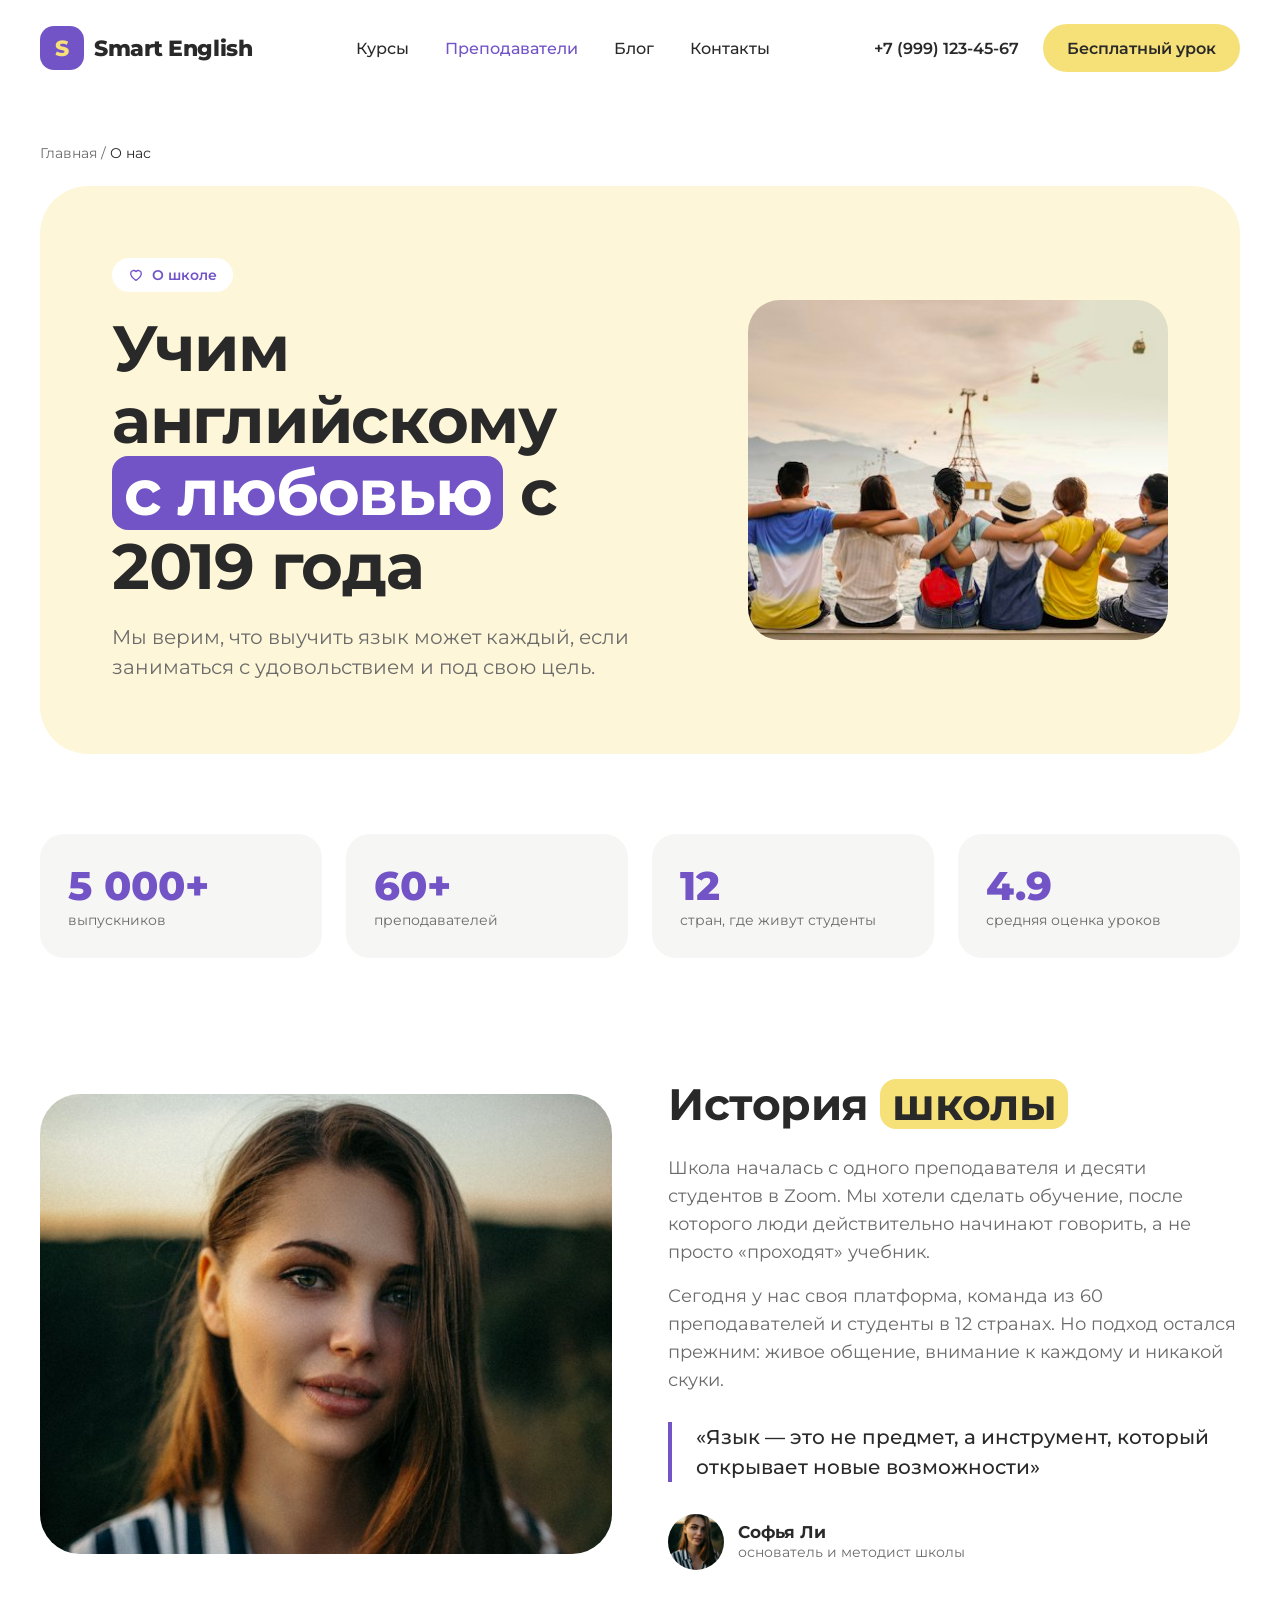
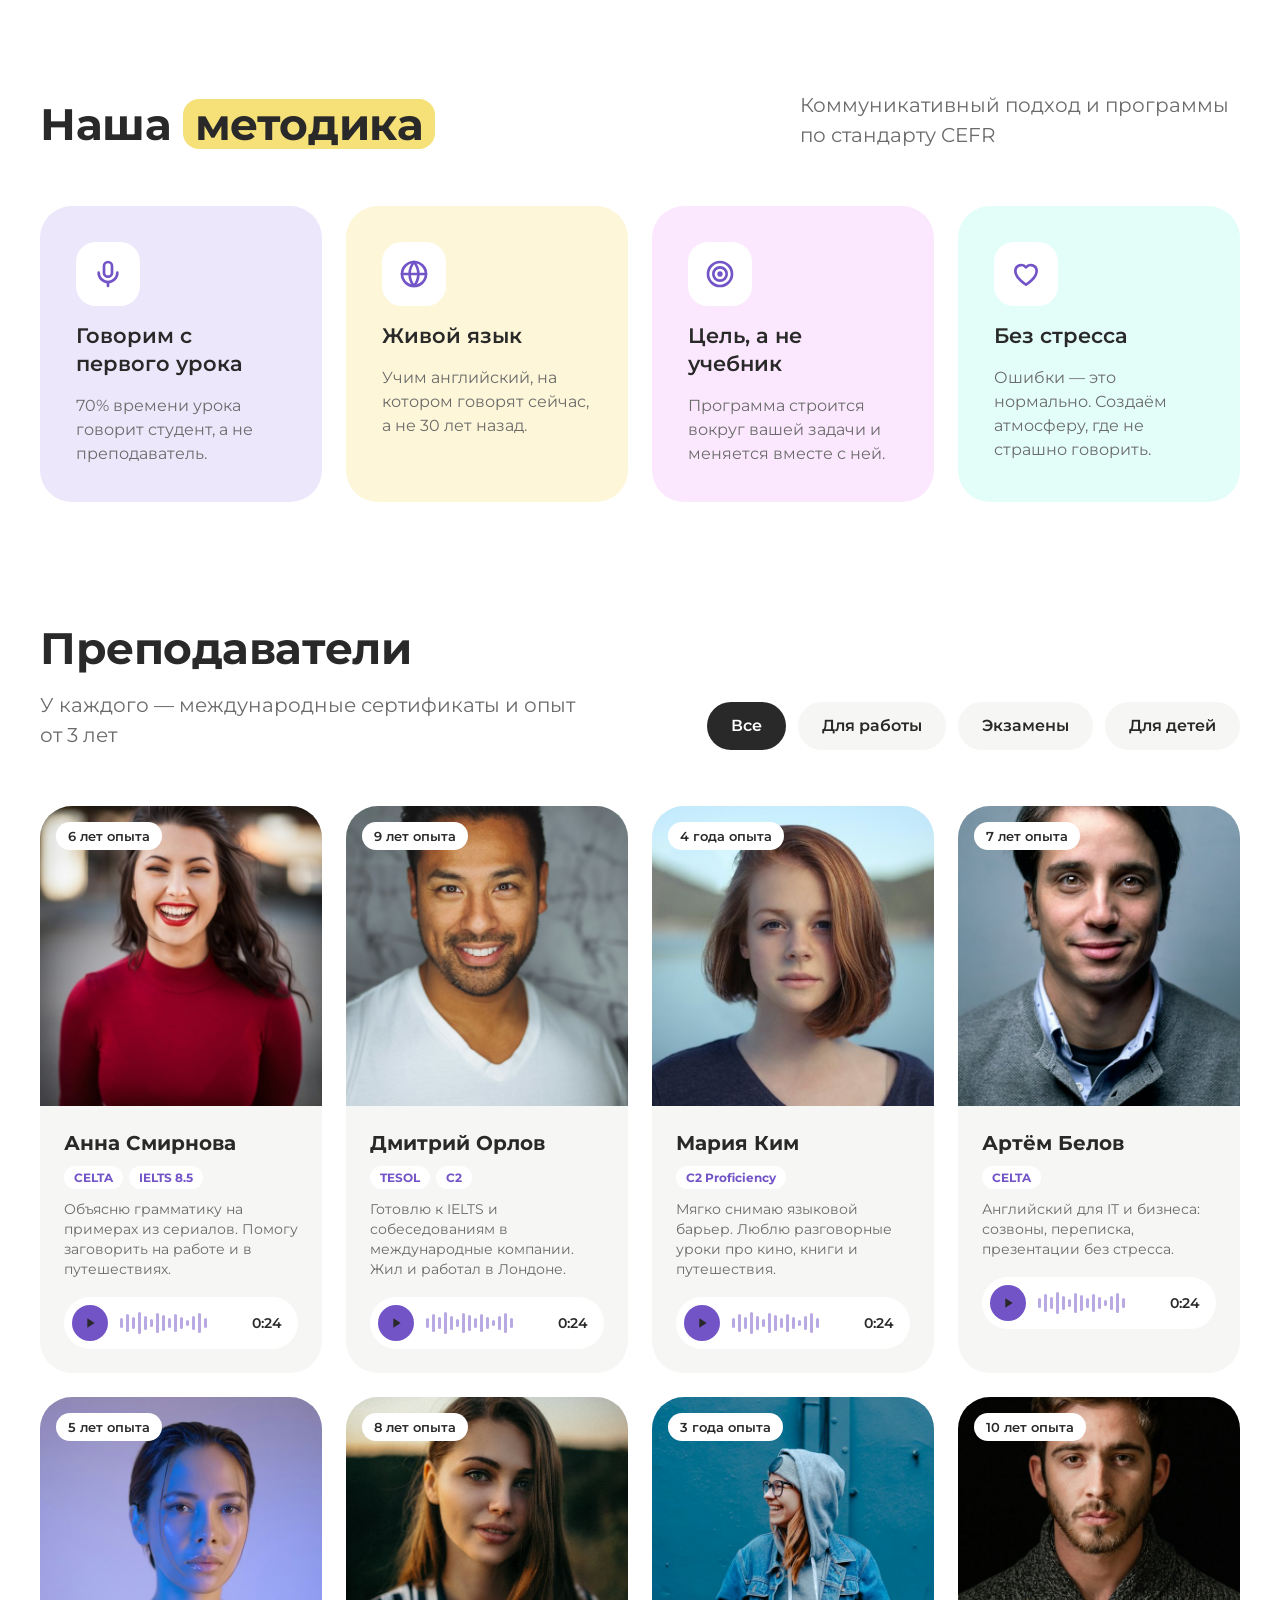
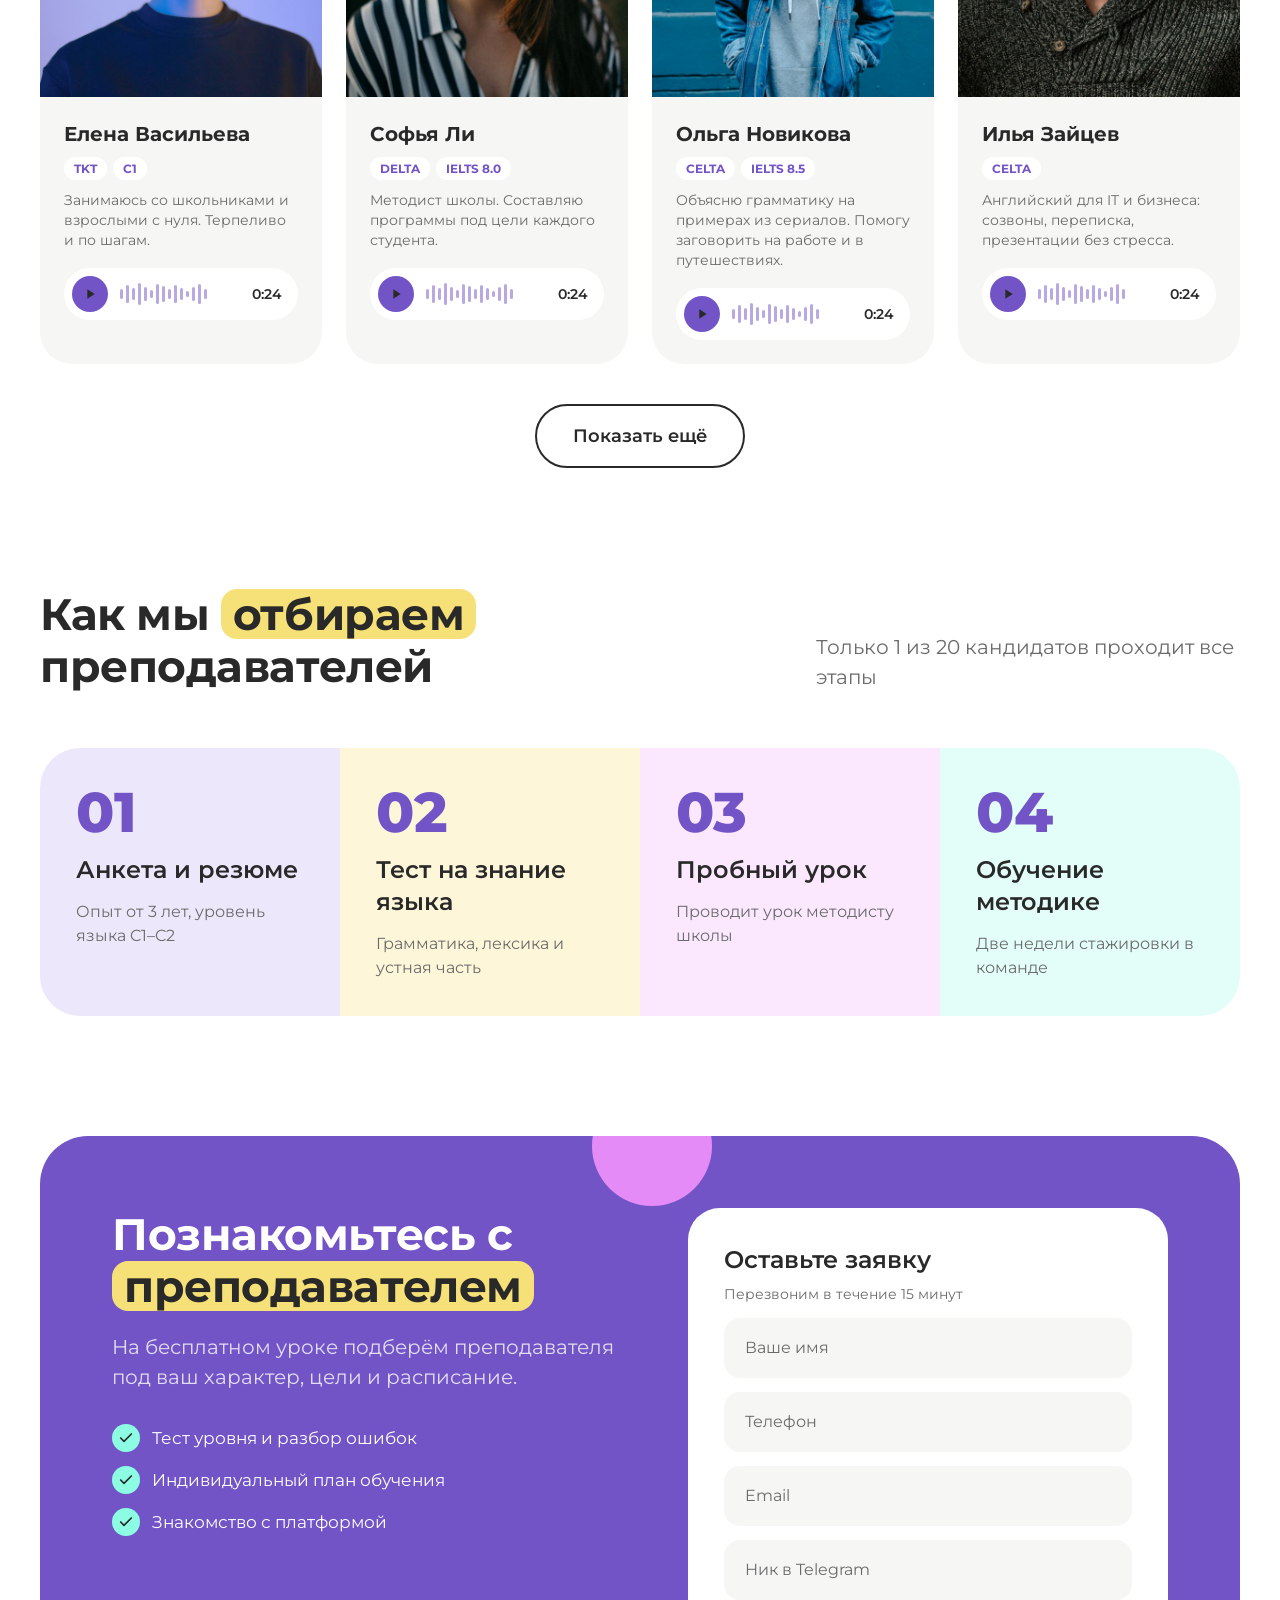
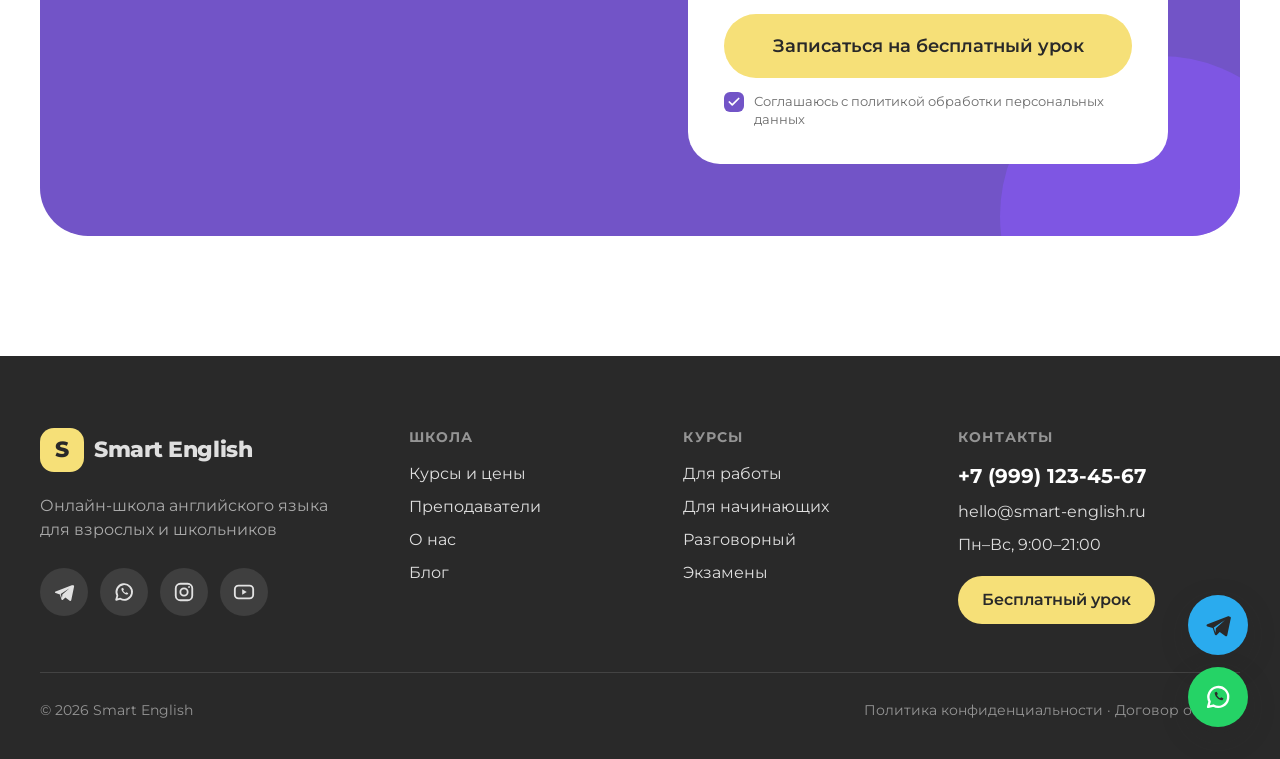
==== about.html @ 10518aee "Concept 1 site Co-authored-by: Cursor <cursoragent@cursor.com>" ====
<!doctype html>
<html lang="ru">
<head>
<meta charset="utf-8">
<meta name="viewport" content="width=device-width, initial-scale=1">
<title>О нас / Преподаватели — Smart English</title>
<link rel="preconnect" href="https://fonts.googleapis.com">
<link rel="stylesheet" href="https://fonts.googleapis.com/css2?family=Montserrat:wght@400;500;600;700;800&display=swap">
<link rel="stylesheet" href="styles.css">
</head>
<body>
<div class="page">

<header class="hdr">
  <div class="container">
    <a class="logo" href="index.html"><span class="logo-mark">S</span>Smart English</a>
    <nav class="nav"><a href="courses.html">Курсы</a><a href="about.html" class="active">Преподаватели</a><a href="blog.html">Блог</a><a href="#contacts">Контакты</a></nav>
    <div class="hdr-right">
      <a class="hdr-phone" href="tel:+79991234567">+7 (999) 123-45-67</a>
      <a class="btn btn-primary btn-sm" href="#lead">Бесплатный урок</a>
      <span class="burger"><svg class="icon" width="24" height="24" viewBox="0 0 24 24" fill="none" stroke="currentColor" stroke-width="2" stroke-linecap="round" stroke-linejoin="round" style="width:24px;height:24px"><path d="M4 7h16M4 12h16M4 17h16"/></svg></span>
    </div>
  </div>
</header>

<section class="page-hero">
  <div class="container">
    <div class="crumbs">Главная / <span>О нас</span></div>
    <div class="page-hero-box bg-yellow">
      <div>
        <span class="tag" style="background:#fff"><svg class="icon" width="16" height="16" viewBox="0 0 24 24" fill="none" stroke="currentColor" stroke-width="2" stroke-linecap="round" stroke-linejoin="round" style="width:16px;height:16px"><path d="M12 20s-8-4.7-8-10.5A4.5 4.5 0 0 1 12 7a4.5 4.5 0 0 1 8 2.5C20 15.3 12 20 12 20z"/></svg>О школе</span>
        <h1 class="h1" style="margin-top:20px">Учим английскому <span class="mark" style="background:var(--violet);color:#fff">с любовью</span> с 2019 года</h1>
        <p class="lead">Мы верим, что выучить язык может каждый, если заниматься с удовольствием и под свою цель.</p>
      </div>
      <div class="page-hero-img"><img src="img/team.jpg" alt=""></div>
    </div>
    <div class="stats">
      <div class="stat"><b>5 000+</b><span class="small">выпускников</span></div>
      <div class="stat"><b>60+</b><span class="small">преподавателей</span></div>
      <div class="stat"><b>12</b><span class="small">стран, где живут студенты</span></div>
      <div class="stat"><b>4.9</b><span class="small">средняя оценка уроков</span></div>
    </div>
  </div>
</section>

<section class="section">
  <div class="container">
    <div class="about-story">
      <div class="about-img"><img src="img/t6.jpg" alt="" style="object-position:center 25%"></div>
      <div>
        <h2 class="h2">История <span class="mark">школы</span></h2>
        <p class="text" style="margin-top:24px;color:var(--text-2)">Школа началась с одного преподавателя и десяти студентов в Zoom. Мы хотели сделать обучение, после которого люди действительно начинают говорить, а не просто «проходят» учебник.</p>
        <p class="text" style="margin-top:16px;color:var(--text-2)">Сегодня у нас своя платформа, команда из 60 преподавателей и студенты в 12 странах. Но подход остался прежним: живое общение, внимание к каждому и никакой скуки.</p>
        <div class="quote">«Язык — это не предмет, а инструмент, который открывает новые возможности»</div>
        <div class="author">
          <span class="avatar"><img src="img/t6.jpg" alt=""></span>
          <div><div class="review-name">Софья Ли</div><div class="small">основатель и методист школы</div></div>
        </div>
      </div>
    </div>
  </div>
</section>

<section class="section">
  <div class="container">
    <div class="section-head">
      <h2 class="h2">Наша <span class="mark">методика</span></h2>
      <p class="lead">Коммуникативный подход и программы по стандарту CEFR</p>
    </div>
    <div class="values">
      
      <div class="card bg-violet">
        <span class="feat-ico"><svg class="icon" width="32" height="32" viewBox="0 0 24 24" fill="none" stroke="#7254c7" stroke-width="2" stroke-linecap="round" stroke-linejoin="round" style="width:32px;height:32px"><rect x="9" y="3" width="6" height="11" rx="3"/><path d="M5 11a7 7 0 0 0 14 0M12 18v3"/></svg></span>
        <div class="h3" style="font-size:21px;line-height:28px">Говорим с первого урока</div>
        <p class="small" style="font-size:16px;line-height:24px">70% времени урока говорит студент, а не преподаватель.</p>
      </div>
      <div class="card bg-yellow">
        <span class="feat-ico"><svg class="icon" width="32" height="32" viewBox="0 0 24 24" fill="none" stroke="#7254c7" stroke-width="2" stroke-linecap="round" stroke-linejoin="round" style="width:32px;height:32px"><circle cx="12" cy="12" r="9"/><path d="M3 12h18M12 3a14 14 0 0 1 0 18M12 3a14 14 0 0 0 0 18"/></svg></span>
        <div class="h3" style="font-size:21px;line-height:28px">Живой язык</div>
        <p class="small" style="font-size:16px;line-height:24px">Учим английский, на котором говорят сейчас, а не 30 лет назад.</p>
      </div>
      <div class="card bg-pink">
        <span class="feat-ico"><svg class="icon" width="32" height="32" viewBox="0 0 24 24" fill="none" stroke="#7254c7" stroke-width="2" stroke-linecap="round" stroke-linejoin="round" style="width:32px;height:32px"><circle cx="12" cy="12" r="9"/><circle cx="12" cy="12" r="5"/><circle cx="12" cy="12" r="1" fill="currentColor"/></svg></span>
        <div class="h3" style="font-size:21px;line-height:28px">Цель, а не учебник</div>
        <p class="small" style="font-size:16px;line-height:24px">Программа строится вокруг вашей задачи и меняется вместе с ней.</p>
      </div>
      <div class="card bg-mint">
        <span class="feat-ico"><svg class="icon" width="32" height="32" viewBox="0 0 24 24" fill="none" stroke="#7254c7" stroke-width="2" stroke-linecap="round" stroke-linejoin="round" style="width:32px;height:32px"><path d="M12 20s-8-4.7-8-10.5A4.5 4.5 0 0 1 12 7a4.5 4.5 0 0 1 8 2.5C20 15.3 12 20 12 20z"/></svg></span>
        <div class="h3" style="font-size:21px;line-height:28px">Без стресса</div>
        <p class="small" style="font-size:16px;line-height:24px">Ошибки — это нормально. Создаём атмосферу, где не страшно говорить.</p>
      </div>
    </div>
  </div>
</section>

<section class="section">
  <div class="container">
    <div class="section-head">
      <div>
        <h2 class="h2">Преподаватели</h2>
        <p class="lead" style="margin-top:16px;max-width:560px">У каждого — международные сертификаты и опыт от 3 лет</p>
      </div>
      <div class="tabs" style="margin:0">
        <span class="tab active">Все</span><span class="tab">Для работы</span><span class="tab">Экзамены</span><span class="tab hide-m">Для детей</span>
      </div>
    </div>
    <div class="teachers-grid">
      
<div class="teacher">
  <div class="teacher-photo"><img src="img/t1.jpg" alt=""><span class="teacher-exp">6 лет опыта</span></div>
  <div class="teacher-body">
    <div class="teacher-name">Анна Смирнова</div>
    <div class="certs"><span class="cert">CELTA</span><span class="cert">IELTS 8.5</span></div>
    <p class="small">Объясню грамматику на примерах из сериалов. Помогу заговорить на работе и в путешествиях.</p>
    <div class="audio"><span class="audio-play"><svg class="icon" width="16" height="16" viewBox="0 0 24 24" fill="none" stroke="#fff" stroke-width="2" stroke-linecap="round" stroke-linejoin="round" style="width:16px;height:16px"><path d="M8 5v14l11-7z" fill="currentColor" stroke="none"/></svg></span><span class="wave"><i style="height:10px"></i><i style="height:18px"></i><i style="height:12px"></i><i style="height:22px"></i><i style="height:14px"></i><i style="height:8px"></i><i style="height:20px"></i><i style="height:16px"></i><i style="height:10px"></i><i style="height:18px"></i><i style="height:12px"></i><i style="height:6px"></i><i style="height:14px"></i><i style="height:20px"></i><i style="height:10px"></i></span>0:24</div>
  </div>
</div>
<div class="teacher">
  <div class="teacher-photo"><img src="img/t2.jpg" alt=""><span class="teacher-exp">9 лет опыта</span></div>
  <div class="teacher-body">
    <div class="teacher-name">Дмитрий Орлов</div>
    <div class="certs"><span class="cert">TESOL</span><span class="cert">C2</span></div>
    <p class="small">Готовлю к IELTS и собеседованиям в международные компании. Жил и работал в Лондоне.</p>
    <div class="audio"><span class="audio-play"><svg class="icon" width="16" height="16" viewBox="0 0 24 24" fill="none" stroke="#fff" stroke-width="2" stroke-linecap="round" stroke-linejoin="round" style="width:16px;height:16px"><path d="M8 5v14l11-7z" fill="currentColor" stroke="none"/></svg></span><span class="wave"><i style="height:10px"></i><i style="height:18px"></i><i style="height:12px"></i><i style="height:22px"></i><i style="height:14px"></i><i style="height:8px"></i><i style="height:20px"></i><i style="height:16px"></i><i style="height:10px"></i><i style="height:18px"></i><i style="height:12px"></i><i style="height:6px"></i><i style="height:14px"></i><i style="height:20px"></i><i style="height:10px"></i></span>0:24</div>
  </div>
</div>
<div class="teacher">
  <div class="teacher-photo"><img src="img/t3.jpg" alt=""><span class="teacher-exp">4 года опыта</span></div>
  <div class="teacher-body">
    <div class="teacher-name">Мария Ким</div>
    <div class="certs"><span class="cert">C2 Proficiency</span></div>
    <p class="small">Мягко снимаю языковой барьер. Люблю разговорные уроки про кино, книги и путешествия.</p>
    <div class="audio"><span class="audio-play"><svg class="icon" width="16" height="16" viewBox="0 0 24 24" fill="none" stroke="#fff" stroke-width="2" stroke-linecap="round" stroke-linejoin="round" style="width:16px;height:16px"><path d="M8 5v14l11-7z" fill="currentColor" stroke="none"/></svg></span><span class="wave"><i style="height:10px"></i><i style="height:18px"></i><i style="height:12px"></i><i style="height:22px"></i><i style="height:14px"></i><i style="height:8px"></i><i style="height:20px"></i><i style="height:16px"></i><i style="height:10px"></i><i style="height:18px"></i><i style="height:12px"></i><i style="height:6px"></i><i style="height:14px"></i><i style="height:20px"></i><i style="height:10px"></i></span>0:24</div>
  </div>
</div>
<div class="teacher">
  <div class="teacher-photo"><img src="img/t4.jpg" alt=""><span class="teacher-exp">7 лет опыта</span></div>
  <div class="teacher-body">
    <div class="teacher-name">Артём Белов</div>
    <div class="certs"><span class="cert">CELTA</span></div>
    <p class="small">Английский для IT и бизнеса: созвоны, переписка, презентации без стресса.</p>
    <div class="audio"><span class="audio-play"><svg class="icon" width="16" height="16" viewBox="0 0 24 24" fill="none" stroke="#fff" stroke-width="2" stroke-linecap="round" stroke-linejoin="round" style="width:16px;height:16px"><path d="M8 5v14l11-7z" fill="currentColor" stroke="none"/></svg></span><span class="wave"><i style="height:10px"></i><i style="height:18px"></i><i style="height:12px"></i><i style="height:22px"></i><i style="height:14px"></i><i style="height:8px"></i><i style="height:20px"></i><i style="height:16px"></i><i style="height:10px"></i><i style="height:18px"></i><i style="height:12px"></i><i style="height:6px"></i><i style="height:14px"></i><i style="height:20px"></i><i style="height:10px"></i></span>0:24</div>
  </div>
</div>
<div class="teacher">
  <div class="teacher-photo"><img src="img/t5.jpg" alt=""><span class="teacher-exp">5 лет опыта</span></div>
  <div class="teacher-body">
    <div class="teacher-name">Елена Васильева</div>
    <div class="certs"><span class="cert">TKT</span><span class="cert">C1</span></div>
    <p class="small">Занимаюсь со школьниками и взрослыми с нуля. Терпеливо и по шагам.</p>
    <div class="audio"><span class="audio-play"><svg class="icon" width="16" height="16" viewBox="0 0 24 24" fill="none" stroke="#fff" stroke-width="2" stroke-linecap="round" stroke-linejoin="round" style="width:16px;height:16px"><path d="M8 5v14l11-7z" fill="currentColor" stroke="none"/></svg></span><span class="wave"><i style="height:10px"></i><i style="height:18px"></i><i style="height:12px"></i><i style="height:22px"></i><i style="height:14px"></i><i style="height:8px"></i><i style="height:20px"></i><i style="height:16px"></i><i style="height:10px"></i><i style="height:18px"></i><i style="height:12px"></i><i style="height:6px"></i><i style="height:14px"></i><i style="height:20px"></i><i style="height:10px"></i></span>0:24</div>
  </div>
</div>
<div class="teacher">
  <div class="teacher-photo"><img src="img/t6.jpg" alt=""><span class="teacher-exp">8 лет опыта</span></div>
  <div class="teacher-body">
    <div class="teacher-name">Софья Ли</div>
    <div class="certs"><span class="cert">DELTA</span><span class="cert">IELTS 8.0</span></div>
    <p class="small">Методист школы. Составляю программы под цели каждого студента.</p>
    <div class="audio"><span class="audio-play"><svg class="icon" width="16" height="16" viewBox="0 0 24 24" fill="none" stroke="#fff" stroke-width="2" stroke-linecap="round" stroke-linejoin="round" style="width:16px;height:16px"><path d="M8 5v14l11-7z" fill="currentColor" stroke="none"/></svg></span><span class="wave"><i style="height:10px"></i><i style="height:18px"></i><i style="height:12px"></i><i style="height:22px"></i><i style="height:14px"></i><i style="height:8px"></i><i style="height:20px"></i><i style="height:16px"></i><i style="height:10px"></i><i style="height:18px"></i><i style="height:12px"></i><i style="height:6px"></i><i style="height:14px"></i><i style="height:20px"></i><i style="height:10px"></i></span>0:24</div>
  </div>
</div>
<div class="teacher">
  <div class="teacher-photo"><img src="img/r1.jpg" alt=""><span class="teacher-exp">3 года опыта</span></div>
  <div class="teacher-body">
    <div class="teacher-name">Ольга Новикова</div>
    <div class="certs"><span class="cert">CELTA</span><span class="cert">IELTS 8.5</span></div>
    <p class="small">Объясню грамматику на примерах из сериалов. Помогу заговорить на работе и в путешествиях.</p>
    <div class="audio"><span class="audio-play"><svg class="icon" width="16" height="16" viewBox="0 0 24 24" fill="none" stroke="#fff" stroke-width="2" stroke-linecap="round" stroke-linejoin="round" style="width:16px;height:16px"><path d="M8 5v14l11-7z" fill="currentColor" stroke="none"/></svg></span><span class="wave"><i style="height:10px"></i><i style="height:18px"></i><i style="height:12px"></i><i style="height:22px"></i><i style="height:14px"></i><i style="height:8px"></i><i style="height:20px"></i><i style="height:16px"></i><i style="height:10px"></i><i style="height:18px"></i><i style="height:12px"></i><i style="height:6px"></i><i style="height:14px"></i><i style="height:20px"></i><i style="height:10px"></i></span>0:24</div>
  </div>
</div>
<div class="teacher">
  <div class="teacher-photo"><img src="img/r2.jpg" alt=""><span class="teacher-exp">10 лет опыта</span></div>
  <div class="teacher-body">
    <div class="teacher-name">Илья Зайцев</div>
    <div class="certs"><span class="cert">CELTA</span></div>
    <p class="small">Английский для IT и бизнеса: созвоны, переписка, презентации без стресса.</p>
    <div class="audio"><span class="audio-play"><svg class="icon" width="16" height="16" viewBox="0 0 24 24" fill="none" stroke="#fff" stroke-width="2" stroke-linecap="round" stroke-linejoin="round" style="width:16px;height:16px"><path d="M8 5v14l11-7z" fill="currentColor" stroke="none"/></svg></span><span class="wave"><i style="height:10px"></i><i style="height:18px"></i><i style="height:12px"></i><i style="height:22px"></i><i style="height:14px"></i><i style="height:8px"></i><i style="height:20px"></i><i style="height:16px"></i><i style="height:10px"></i><i style="height:18px"></i><i style="height:12px"></i><i style="height:6px"></i><i style="height:14px"></i><i style="height:20px"></i><i style="height:10px"></i></span>0:24</div>
  </div>
</div>
    </div>
    <div style="display:flex;justify-content:center;margin-top:40px"><a class="btn btn-outline">Показать ещё</a></div>
  </div>
</section>

<section class="section">
  <div class="container">
    <div class="section-head">
      <h2 class="h2">Как мы <span class="mark">отбираем</span> преподавателей</h2>
      <p class="lead">Только 1 из 20 кандидатов проходит все этапы</p>
    </div>
    <div class="select-steps">
      <div class="select-step" style="background:var(--violet-soft)"><b style="color:var(--violet)">01</b><div class="h3">Анкета и резюме</div><p class="small" style="font-size:16px;line-height:24px">Опыт от 3 лет, уровень языка C1–C2</p></div><div class="select-step" style="background:var(--yellow-soft)"><b style="color:var(--violet)">02</b><div class="h3">Тест на знание языка</div><p class="small" style="font-size:16px;line-height:24px">Грамматика, лексика и устная часть</p></div><div class="select-step" style="background:var(--pink-soft)"><b style="color:var(--violet)">03</b><div class="h3">Пробный урок</div><p class="small" style="font-size:16px;line-height:24px">Проводит урок методисту школы</p></div><div class="select-step" style="background:var(--mint-soft)"><b style="color:var(--violet)">04</b><div class="h3">Обучение методике</div><p class="small" style="font-size:16px;line-height:24px">Две недели стажировки в команде</p></div>
    </div>
  </div>
</section>


<section class="section" id="lead">
  <div class="container">
    <div class="lead-box">
      <div class="deco-circle" style="width:320px;height:320px;background:#8a59ff;right:-80px;bottom:-140px;opacity:.5"></div>
      <div class="deco-circle" style="width:120px;height:120px;background:var(--pink);left:46%;top:-50px;opacity:.9"></div>
      <div style="position:relative;z-index:1">
        <h2 class="h2">Познакомьтесь с <span class="mark">преподавателем</span></h2>
        <p class="lead" style="margin-top:20px">На бесплатном уроке подберём преподавателя под ваш характер, цели и расписание.</p>
        <ul class="lead-perks">
          <li><span class="check"><svg class="icon" width="16" height="16" viewBox="0 0 24 24" fill="none" stroke="#292929" stroke-width="2.5" stroke-linecap="round" stroke-linejoin="round" style="width:16px;height:16px"><path d="M20 6 9 17l-5-5"/></svg></span>Тест уровня и разбор ошибок</li>
          <li><span class="check"><svg class="icon" width="16" height="16" viewBox="0 0 24 24" fill="none" stroke="#292929" stroke-width="2.5" stroke-linecap="round" stroke-linejoin="round" style="width:16px;height:16px"><path d="M20 6 9 17l-5-5"/></svg></span>Индивидуальный план обучения</li>
          <li><span class="check"><svg class="icon" width="16" height="16" viewBox="0 0 24 24" fill="none" stroke="#292929" stroke-width="2.5" stroke-linecap="round" stroke-linejoin="round" style="width:16px;height:16px"><path d="M20 6 9 17l-5-5"/></svg></span>Знакомство с платформой</li>
        </ul>
      </div>
      <form class="form">
        <div class="h3">Оставьте заявку</div>
        <p class="small" style="margin-top:-6px">Перезвоним в течение 15 минут</p>
        <div class="field">Ваше имя</div>
        <div class="field">Телефон</div>
        <div class="field">Email</div>
        <div class="field">Ник в Telegram</div>
        <button class="btn btn-primary" type="button">Записаться на бесплатный урок</button>
        <label class="consent"><span class="box"><svg class="icon" width="14" height="14" viewBox="0 0 24 24" fill="none" stroke="#fff" stroke-width="3" stroke-linecap="round" stroke-linejoin="round" style="width:14px;height:14px"><path d="M20 6 9 17l-5-5"/></svg></span>Соглашаюсь с политикой обработки персональных данных</label>
      </form>
    </div>
  </div>
</section>

<footer class="ftr" id="contacts">
  <div class="container">
    <div class="ftr-top">
      <div class="ftr-col">
        <a class="logo" href="index.html"><span class="logo-mark">S</span>Smart English</a>
        <p style="color:rgba(255,255,255,.6);max-width:300px;line-height:24px;margin-top:8px">Онлайн-школа английского языка для взрослых и школьников</p>
        <div class="socials" style="margin-top:12px">
          <a class="soc"><svg class="icon" width="22" height="22" viewBox="0 0 24 24" fill="none" stroke="currentColor" stroke-width="2" stroke-linecap="round" stroke-linejoin="round" style="width:22px;height:22px"><path d="M21.2 4.3 2.9 11.4c-1 .4-1 1.5 0 1.8l4.6 1.4 1.8 5.5c.2.7 1.1.9 1.6.4l2.6-2.4 4.7 3.4c.6.5 1.5.1 1.7-.6l3.1-14.8c.2-.9-.7-1.6-1.8-1.3zm-11 10.5-.4 3.9-1.4-4.6 9.6-6.3z" fill="currentColor" stroke="none"/></svg></a>
          <a class="soc"><svg class="icon" width="22" height="22" viewBox="0 0 24 24" fill="none" stroke="currentColor" stroke-width="2" stroke-linecap="round" stroke-linejoin="round" style="width:22px;height:22px"><path d="M3.5 20.5 4.8 16A8.5 8.5 0 1 1 8 19.3z"/><path d="M9.2 8.2c-.4 2.9 3.5 6.9 6.6 6.6l.9-1.5-2-1.1-.9.8c-1.1-.4-2.3-1.6-2.7-2.7l.8-.9-1-2z" fill="currentColor" stroke="none"/></svg></a>
          <a class="soc"><svg class="icon" width="22" height="22" viewBox="0 0 24 24" fill="none" stroke="currentColor" stroke-width="2" stroke-linecap="round" stroke-linejoin="round" style="width:22px;height:22px"><rect x="3" y="3" width="18" height="18" rx="5"/><circle cx="12" cy="12" r="4"/><circle cx="17.5" cy="6.5" r="1" fill="currentColor" stroke="none"/></svg></a>
          <a class="soc"><svg class="icon" width="22" height="22" viewBox="0 0 24 24" fill="none" stroke="currentColor" stroke-width="2" stroke-linecap="round" stroke-linejoin="round" style="width:22px;height:22px"><rect x="2" y="5" width="20" height="14" rx="4"/><path d="m10 9 5 3-5 3z" fill="currentColor" stroke="none"/></svg></a>
        </div>
      </div>
      <div class="ftr-col">
        <span class="t">Школа</span>
        <a href="courses.html">Курсы и цены</a>
        <a href="about.html">Преподаватели</a>
        <a href="about.html">О нас</a>
        <a href="blog.html">Блог</a>
      </div>
      <div class="ftr-col">
        <span class="t">Курсы</span>
        <a>Для работы</a>
        <a>Для начинающих</a>
        <a>Разговорный</a>
        <a>Экзамены</a>
      </div>
      <div class="ftr-col">
        <span class="t">Контакты</span>
        <a style="font-size:20px;font-weight:700;color:#fff">+7 (999) 123-45-67</a>
        <a>hello@smart-english.ru</a>
        <a>Пн–Вс, 9:00–21:00</a>
        <a class="btn btn-primary btn-sm" style="align-self:flex-start;margin-top:8px;color:var(--text)">Бесплатный урок</a>
      </div>
    </div>
    <div class="ftr-bottom">
      <span>© 2026 Smart English</span>
      <span>Политика конфиденциальности · Договор оферты</span>
    </div>
  </div>
</footer>
<div class="fab">
  <a class="tg"><svg class="icon" width="28" height="28" viewBox="0 0 24 24" fill="none" stroke="#fff" stroke-width="2" stroke-linecap="round" stroke-linejoin="round" style="width:28px;height:28px"><path d="M21.2 4.3 2.9 11.4c-1 .4-1 1.5 0 1.8l4.6 1.4 1.8 5.5c.2.7 1.1.9 1.6.4l2.6-2.4 4.7 3.4c.6.5 1.5.1 1.7-.6l3.1-14.8c.2-.9-.7-1.6-1.8-1.3zm-11 10.5-.4 3.9-1.4-4.6 9.6-6.3z" fill="currentColor" stroke="none"/></svg></a>
  <a class="wa"><svg class="icon" width="28" height="28" viewBox="0 0 24 24" fill="none" stroke="#fff" stroke-width="2" stroke-linecap="round" stroke-linejoin="round" style="width:28px;height:28px"><path d="M3.5 20.5 4.8 16A8.5 8.5 0 1 1 8 19.3z"/><path d="M9.2 8.2c-.4 2.9 3.5 6.9 6.6 6.6l.9-1.5-2-1.1-.9.8c-1.1-.4-2.3-1.6-2.7-2.7l.8-.9-1-2z" fill="currentColor" stroke="none"/></svg></a>
</div></div>
</body>
</html>
---- styles.css ----
:root {
  --white: #ffffff;
  --bg-soft: #f6f6f4;
  --text: #292929;
  --text-2: #6b6b6b;
  --line: #e6e6e1;
  --violet: #7254c7;
  --violet-dark: #40258d;
  --violet-soft: #ede7fb;
  --yellow: #f6e078;
  --yellow-hover: #ebcf41;
  --yellow-soft: #fdf6d8;
  --pink: #f192fd;
  --pink-soft: #fce8fe;
  --cyan: #14b8e2;
  --cyan-soft: #e0f6fc;
  --mint: #8cfce3;
  --mint-soft: #e3fef8;
  --r-card: 32px;
  --r-field: 16px;
  --font: 'Montserrat', Arial, sans-serif;
}

* { box-sizing: border-box; margin: 0; padding: 0; }
body { font-family: var(--font); color: var(--text); background: var(--white); -webkit-font-smoothing: antialiased; }
img { display: block; max-width: 100%; }
a { color: inherit; text-decoration: none; }
ul { list-style: none; }

.page { container: page / inline-size; position: relative; background: var(--white); overflow: hidden; }
.container { width: 100%; max-width: 1200px; margin: 0 auto; }
.section { padding: 120px 0 0; }
.section:last-of-type { padding-bottom: 120px; }

/* ---------- Typography ---------- */
.h1 { font-size: 64px; line-height: 72px; font-weight: 700; letter-spacing: -0.02em; }
.h2 { font-size: 44px; line-height: 52px; font-weight: 700; letter-spacing: -0.01em; }
.h3 { font-size: 24px; line-height: 32px; font-weight: 600; }
.lead { font-size: 20px; line-height: 30px; color: var(--text-2); }
.text { font-size: 18px; line-height: 28px; }
.small { font-size: 14px; line-height: 20px; color: var(--text-2); }
.mark { background: var(--yellow); padding: 0 12px; border-radius: 16px; display: inline-block; line-height: 1.15; }
.mark-violet { color: var(--violet); }
.section-head { display: flex; justify-content: space-between; align-items: flex-end; gap: 40px; margin-bottom: 56px; }
.section-head .lead { max-width: 440px; }
.tag { display: inline-flex; align-items: center; gap: 8px; padding: 8px 16px; border-radius: 100px; background: var(--violet-soft); color: var(--violet); font-size: 14px; font-weight: 600; }

/* ---------- Buttons ---------- */
.btn { display: inline-flex; align-items: center; justify-content: center; gap: 10px; height: 64px; padding: 0 36px; border-radius: 100px; font-family: var(--font); font-size: 18px; font-weight: 600; border: 0; cursor: pointer; white-space: nowrap; }
.btn-primary { background: var(--yellow); color: var(--text); }
.btn-primary:hover { background: var(--yellow-hover); }
.btn-violet { background: var(--violet); color: var(--white); }
.btn-outline { background: transparent; color: var(--text); border: 2px solid var(--text); }
.btn-sm { height: 48px; padding: 0 24px; font-size: 16px; }
.btn-text { color: var(--violet); font-weight: 600; font-size: 16px; display: inline-flex; align-items: center; gap: 8px; }
.icon { width: 24px; height: 24px; flex: none; }

/* ---------- Header ---------- */
.hdr { padding: 24px 0; }
.hdr .container { display: flex; align-items: center; justify-content: space-between; gap: 32px; }
.logo { display: flex; align-items: center; gap: 10px; font-size: 22px; font-weight: 800; letter-spacing: -0.02em; }
.logo-mark { width: 44px; height: 44px; border-radius: 14px; background: var(--violet); color: var(--yellow); display: flex; align-items: center; justify-content: center; font-size: 22px; font-weight: 800; }
.nav { display: flex; gap: 36px; font-size: 16px; font-weight: 500; }
.nav a.active { color: var(--violet); }
.hdr-right { display: flex; align-items: center; gap: 24px; }
.hdr-phone { font-size: 16px; font-weight: 600; }
.burger { display: none; width: 48px; height: 48px; border-radius: 14px; background: var(--bg-soft); align-items: center; justify-content: center; }

/* ---------- Hero ---------- */
.hero { padding: 40px 0 0; }
.hero-grid { display: grid; grid-template-columns: 1fr 520px; gap: 40px; align-items: center; }
.hero-title { margin: 24px 0 24px; }
.hero-points { display: flex; flex-direction: column; gap: 14px; margin-bottom: 40px; }
.hero-points li { display: flex; align-items: center; gap: 12px; font-size: 18px; line-height: 26px; }
.check { width: 28px; height: 28px; border-radius: 50%; background: var(--mint); display: flex; align-items: center; justify-content: center; flex: none; }
.hero-cta { display: flex; align-items: center; gap: 24px; }
.hero-cta .small { max-width: 200px; }
.hero-visual { position: relative; height: 600px; }
.hero-blob { position: absolute; inset: 40px 0 0 40px; background: var(--violet); border-radius: 48px; }
.hero-photo { position: absolute; left: 80px; right: 40px; bottom: 0; top: 0; border-radius: 40px; overflow: hidden; }
.hero-photo img { width: 100%; height: 100%; object-fit: cover; object-position: center 20%; }
.sticker { position: absolute; background: var(--white); border-radius: 24px; padding: 16px 20px; box-shadow: 0 12px 40px rgba(41, 41, 41, 0.12); display: flex; align-items: center; gap: 12px; font-size: 15px; font-weight: 600; line-height: 20px; }
.sticker b { display: block; font-size: 24px; line-height: 28px; font-weight: 800; }
.sticker-1 { left: 0; top: 96px; transform: rotate(-4deg); }
.sticker-2 { right: 0; bottom: 64px; transform: rotate(3deg); background: var(--yellow); }
.sticker-3 { right: 16px; top: 24px; background: var(--pink); transform: rotate(6deg); padding: 12px 18px; }
.sticker-ico { width: 48px; height: 48px; border-radius: 16px; background: var(--violet-soft); display: flex; align-items: center; justify-content: center; }

/* ---------- Stats strip ---------- */
.stats { display: grid; grid-template-columns: repeat(4, 1fr); gap: 24px; margin-top: 80px; }
.stat { background: var(--bg-soft); border-radius: 24px; padding: 28px; }
.stat b { display: block; font-size: 40px; line-height: 48px; font-weight: 800; color: var(--violet); }

/* ---------- Cards ---------- */
.grid-3 { display: grid; grid-template-columns: repeat(3, 1fr); gap: 24px; }
.grid-4 { display: grid; grid-template-columns: repeat(4, 1fr); gap: 24px; }
.grid-2 { display: grid; grid-template-columns: repeat(2, 1fr); gap: 24px; }
.card { border-radius: var(--r-card); padding: 36px; background: var(--bg-soft); display: flex; flex-direction: column; gap: 16px; }
.bg-violet { background: var(--violet-soft); }
.bg-yellow { background: var(--yellow-soft); }
.bg-pink { background: var(--pink-soft); }
.bg-mint { background: var(--mint-soft); }
.bg-cyan { background: var(--cyan-soft); }
.bg-solid-violet { background: var(--violet); color: var(--white); }
.bg-solid-violet .small, .bg-solid-violet .lead { color: rgba(255, 255, 255, 0.75); }
.feat-ico { width: 64px; height: 64px; border-radius: 20px; background: var(--white); display: flex; align-items: center; justify-content: center; }
.feat-ico .icon { width: 32px; height: 32px; }
.card-wide { grid-column: span 2; }

/* Course card */
.course { border-radius: var(--r-card); padding: 36px; display: flex; flex-direction: column; gap: 20px; min-height: 420px; }
.course-top { display: flex; justify-content: space-between; align-items: flex-start; }
.course-level { font-size: 14px; font-weight: 600; padding: 8px 14px; background: var(--white); border-radius: 100px; }
.course-emoji { width: 72px; height: 72px; border-radius: 24px; background: var(--white); display: flex; align-items: center; justify-content: center; font-size: 36px; }
.bullets { display: flex; flex-direction: column; gap: 12px; }
.bullets li { display: flex; gap: 12px; font-size: 16px; line-height: 24px; }
.bullets li::before { content: ''; width: 8px; height: 8px; border-radius: 50%; background: var(--violet); flex: none; margin-top: 8px; }
.course-foot { margin-top: auto; display: flex; justify-content: space-between; align-items: center; gap: 12px; }
.course-foot .small { white-space: nowrap; }

/* Steps */
.steps { display: grid; grid-template-columns: repeat(3, 1fr); gap: 24px; }
.step { position: relative; border-radius: var(--r-card); padding: 36px; background: var(--white); border: 2px solid var(--line); display: flex; flex-direction: column; gap: 16px; }
.step-num { width: 56px; height: 56px; border-radius: 50%; background: var(--yellow); display: flex; align-items: center; justify-content: center; font-size: 24px; font-weight: 800; }
.step:nth-child(2) .step-num { background: var(--pink); }
.step:nth-child(3) .step-num { background: var(--mint); }

/* Teacher card */
.slider-row { display: flex; gap: 24px; }
.teacher { flex: 0 0 282px; border-radius: var(--r-card); background: var(--bg-soft); overflow: hidden; display: flex; flex-direction: column; }
.teacher-photo { height: 300px; position: relative; }
.teacher-photo img { width: 100%; height: 100%; object-fit: cover; }
.teacher-exp { position: absolute; left: 16px; top: 16px; background: var(--white); border-radius: 100px; padding: 6px 12px; font-size: 13px; font-weight: 600; }
.teacher-body { padding: 24px; display: flex; flex-direction: column; gap: 10px; flex: 1; }
.teacher-name { font-size: 20px; line-height: 26px; font-weight: 700; }
.audio { margin-top: 8px; display: flex; align-items: center; gap: 12px; background: var(--white); border-radius: 100px; padding: 8px 16px 8px 8px; font-size: 14px; font-weight: 600; }
.audio-play { width: 36px; height: 36px; border-radius: 50%; background: var(--violet); display: flex; align-items: center; justify-content: center; flex: none; }
.wave { display: flex; align-items: center; gap: 3px; flex: 1; }
.wave i { width: 3px; border-radius: 2px; background: var(--violet); opacity: 0.5; }
.slider-nav { display: flex; gap: 12px; }
.arrow-btn { width: 56px; height: 56px; border-radius: 50%; background: var(--bg-soft); display: flex; align-items: center; justify-content: center; }
.arrow-btn.dark { background: var(--text); }

/* Reviews */
.review { flex: 0 0 384px; border-radius: var(--r-card); padding: 32px; display: flex; flex-direction: column; gap: 20px; }
.review-head { display: flex; align-items: center; gap: 14px; }
.avatar { width: 56px; height: 56px; border-radius: 50%; overflow: hidden; flex: none; }
.avatar img { width: 100%; height: 100%; object-fit: cover; }
.review-name { font-weight: 700; font-size: 17px; }
.stars { display: flex; gap: 2px; color: #f5b400; font-size: 18px; letter-spacing: 2px; }
.review-text { font-size: 16px; line-height: 25px; }
.review-src { margin-top: auto; font-size: 14px; color: var(--violet); font-weight: 600; }
.video-review { flex: 0 0 300px; height: 400px; border-radius: var(--r-card); overflow: hidden; position: relative; }
.video-review img { width: 100%; height: 100%; object-fit: cover; }
.video-review .play { position: absolute; left: 50%; top: 50%; transform: translate(-50%, -50%); width: 72px; height: 72px; border-radius: 50%; background: var(--yellow); display: flex; align-items: center; justify-content: center; }
.video-review .cap { position: absolute; left: 20px; right: 20px; bottom: 20px; color: var(--white); font-weight: 700; font-size: 17px; text-shadow: 0 2px 12px rgba(0, 0, 0, 0.4); }

/* FAQ */
.faq-wrap { display: grid; grid-template-columns: 384px 1fr; gap: 48px; }
.faq { display: flex; flex-direction: column; gap: 12px; }
.faq-item { border-radius: 24px; background: var(--bg-soft); padding: 26px 32px; }
.faq-q { display: flex; justify-content: space-between; align-items: center; gap: 24px; font-size: 19px; line-height: 27px; font-weight: 600; }
.faq-toggle { width: 40px; height: 40px; border-radius: 50%; background: var(--white); display: flex; align-items: center; justify-content: center; flex: none; }
.faq-item.open { background: var(--violet-soft); }
.faq-item.open .faq-toggle { background: var(--violet); }
.faq-a { margin-top: 14px; font-size: 16px; line-height: 25px; color: var(--text-2); max-width: 640px; }
.faq-help { border-radius: var(--r-card); padding: 36px; background: var(--yellow-soft); display: flex; flex-direction: column; gap: 16px; align-self: start; }

/* Lead form */
.lead-box { border-radius: 48px; background: var(--violet); color: var(--white); padding: 72px; display: grid; grid-template-columns: 1fr 480px; gap: 64px; position: relative; overflow: hidden; }
.lead-box .lead { color: rgba(255, 255, 255, 0.8); }
.lead-box .mark { color: var(--text); }
.lead-perks { display: flex; flex-direction: column; gap: 14px; margin-top: 32px; }
.lead-perks li { display: flex; gap: 12px; align-items: center; font-size: 17px; }
.form { background: var(--white); color: var(--text); border-radius: 32px; padding: 36px; display: flex; flex-direction: column; gap: 14px; position: relative; z-index: 1; }
.field { height: 60px; border-radius: var(--r-field); background: var(--bg-soft); padding: 0 20px; display: flex; align-items: center; font-size: 16px; color: var(--text-2); border: 1.5px solid transparent; }
.field.focus { background: var(--white); border: 2px solid var(--violet); color: var(--text); }
.field.error { background: #fff3f3; border: 2px solid #e5484d; color: var(--text); }
.field.filled { color: var(--text); }
.field-err { font-size: 13px; color: #e5484d; margin-top: -8px; padding-left: 4px; }
.consent { display: flex; gap: 10px; align-items: flex-start; font-size: 13px; line-height: 18px; color: var(--text-2); }
.box { width: 20px; height: 20px; border-radius: 6px; background: var(--violet); flex: none; display: flex; align-items: center; justify-content: center; }
.box.off { background: var(--white); border: 1.5px solid #c9c9c9; }
.form .btn { width: 100%; }
.deco-circle { position: absolute; border-radius: 50%; }

/* ---------- Footer ---------- */
.ftr { background: var(--text); color: var(--white); padding: 72px 0 40px; }
.ftr-top { display: grid; grid-template-columns: 1.4fr 1fr 1fr 1.2fr; gap: 40px; padding-bottom: 48px; border-bottom: 1px solid rgba(255, 255, 255, 0.12); }
.ftr .logo-mark { background: var(--yellow); color: var(--text); }
.ftr-col { display: flex; flex-direction: column; gap: 14px; font-size: 16px; }
.ftr-col .t { font-weight: 700; font-size: 14px; text-transform: uppercase; letter-spacing: 0.08em; color: rgba(255, 255, 255, 0.5); margin-bottom: 4px; }
.ftr-col a { color: rgba(255, 255, 255, 0.85); }
.socials { display: flex; gap: 12px; }
.soc { width: 48px; height: 48px; border-radius: 50%; background: rgba(255, 255, 255, 0.1); display: flex; align-items: center; justify-content: center; }
.ftr-bottom { display: flex; justify-content: space-between; padding-top: 28px; font-size: 14px; color: rgba(255, 255, 255, 0.5); }

/* Floating messengers */
.fab { position: fixed; right: 32px; bottom: 32px; display: flex; flex-direction: column; gap: 12px; z-index: 20; }
.fab a { width: 60px; height: 60px; border-radius: 50%; display: flex; align-items: center; justify-content: center; box-shadow: 0 10px 30px rgba(41, 41, 41, 0.2); }
.fab .tg { background: #2aabee; }
.fab .wa { background: #25d366; }

/* ---------- Inner pages ---------- */
.page-hero { padding: 48px 0 0; }
.crumbs { font-size: 14px; color: var(--text-2); margin-bottom: 24px; }
.crumbs span { color: var(--text); }
.page-hero-box { border-radius: 48px; padding: 72px; display: grid; grid-template-columns: 1fr 420px; gap: 48px; align-items: center; }
.page-hero-box .lead { margin-top: 20px; }
.page-hero-img { height: 340px; border-radius: 32px; overflow: hidden; }
.page-hero-img img { width: 100%; height: 100%; object-fit: cover; }

.tabs { display: flex; gap: 12px; flex-wrap: wrap; margin-bottom: 40px; }
.tab { height: 48px; padding: 0 24px; border-radius: 100px; display: inline-flex; align-items: center; font-size: 16px; font-weight: 600; background: var(--bg-soft); }
.tab.active { background: var(--text); color: var(--white); }

.program { border-radius: 48px; background: var(--bg-soft); padding: 56px; display: grid; grid-template-columns: 1fr 1fr; gap: 56px; }
.program-meta { display: grid; grid-template-columns: 1fr 1fr; gap: 16px; margin-top: 32px; }
.meta { background: var(--white); border-radius: 20px; padding: 20px; }
.meta b { display: block; font-size: 20px; margin-top: 4px; }
.modules { display: flex; flex-direction: column; gap: 12px; }
.module { background: var(--white); border-radius: 20px; padding: 20px 24px; display: flex; gap: 18px; align-items: flex-start; }
.module-n { width: 40px; height: 40px; border-radius: 12px; background: var(--violet-soft); color: var(--violet); display: flex; align-items: center; justify-content: center; font-weight: 800; flex: none; }
.module h4 { font-size: 17px; line-height: 24px; font-weight: 700; }

.price { border-radius: var(--r-card); padding: 40px; background: var(--white); border: 2px solid var(--line); display: flex; flex-direction: column; gap: 20px; position: relative; }
.price.hot { background: var(--violet); color: var(--white); box-shadow: none; }
.price.hot .small { color: rgba(255, 255, 255, 0.7); }
.price.hot .bullets li::before { background: var(--yellow); }
.price-badge { position: absolute; top: -16px; right: 32px; background: var(--yellow); color: var(--text); border-radius: 100px; padding: 8px 16px; font-size: 14px; font-weight: 700; transform: rotate(3deg); }
.price-val { font-size: 48px; line-height: 52px; font-weight: 800; }
.price-val small { font-size: 18px; font-weight: 500; }
.price-old { font-size: 18px; text-decoration: line-through; opacity: 0.5; }
.price .btn { width: 100%; margin-top: auto; }
.price.hot .btn { background: var(--yellow); }

.eco { display: grid; grid-template-columns: repeat(3, 1fr); gap: 16px; }
.eco-item { display: flex; align-items: center; gap: 16px; padding: 20px; border-radius: 24px; background: var(--bg-soft); font-size: 16px; font-weight: 600; line-height: 22px; }

.values { display: grid; grid-template-columns: repeat(4, 1fr); gap: 24px; }
.about-story { display: grid; grid-template-columns: 1fr 1fr; gap: 56px; align-items: center; }
.about-img { height: 460px; border-radius: 40px; overflow: hidden; position: relative; }
.about-img img { width: 100%; height: 100%; object-fit: cover; }
.quote { border-left: 4px solid var(--violet); padding-left: 24px; font-size: 20px; line-height: 30px; font-weight: 500; margin-top: 28px; }
.teachers-grid { display: grid; grid-template-columns: repeat(4, 1fr); gap: 24px; }
.teachers-grid .teacher { flex: none; }
.certs { display: flex; gap: 6px; flex-wrap: wrap; }
.cert { font-size: 12px; font-weight: 700; padding: 4px 10px; border-radius: 100px; background: var(--white); color: var(--violet); }
.select-steps { display: grid; grid-template-columns: repeat(4, 1fr); gap: 0; border-radius: 40px; overflow: hidden; }
.select-step { padding: 36px; display: flex; flex-direction: column; gap: 14px; }
.select-step b { font-size: 56px; line-height: 56px; font-weight: 800; }

/* Blog */
.blog-grid { display: grid; grid-template-columns: repeat(3, 1fr); gap: 24px; }
.post { display: flex; flex-direction: column; gap: 16px; }
.post-img { height: 240px; border-radius: 28px; overflow: hidden; position: relative; }
.post-img img { width: 100%; height: 100%; object-fit: cover; }
.post-cat { position: absolute; left: 16px; top: 16px; background: var(--white); border-radius: 100px; padding: 6px 14px; font-size: 13px; font-weight: 700; }
.post-title { font-size: 21px; line-height: 29px; font-weight: 700; }
.post-meta { display: flex; gap: 16px; font-size: 14px; color: var(--text-2); }
.post-featured { grid-column: span 3; display: grid; grid-template-columns: 1.3fr 1fr; gap: 0; border-radius: 40px; overflow: hidden; background: var(--yellow-soft); }
.post-featured .post-img { height: 420px; border-radius: 0; }
.post-featured-body { padding: 56px; display: flex; flex-direction: column; gap: 20px; justify-content: center; }
.post-cover { display: flex; align-items: center; justify-content: center; }
.pager { display: flex; justify-content: center; gap: 8px; margin-top: 56px; }
.pager a { width: 48px; height: 48px; border-radius: 50%; display: flex; align-items: center; justify-content: center; font-weight: 600; background: var(--bg-soft); }
.pager a.active { background: var(--text); color: var(--white); }
.banner { border-radius: 40px; background: var(--yellow); padding: 48px 56px; display: flex; justify-content: space-between; align-items: center; gap: 40px; }
.banner .btn { background: var(--text); color: var(--white); }

/* Article */
.article-wrap { display: grid; grid-template-columns: 1fr 340px; gap: 64px; }
.article-head { max-width: 900px; }
.article-head .h1 { font-size: 56px; line-height: 64px; }
.post-featured .h2 { font-size: 36px; line-height: 44px; }
.article-cover { height: 520px; border-radius: 40px; overflow: hidden; margin: 40px 0 0; }
.article-cover img { width: 100%; height: 100%; object-fit: cover; }
.prose { display: flex; flex-direction: column; gap: 22px; font-size: 18px; line-height: 30px; }
.prose h2 { font-size: 32px; line-height: 40px; font-weight: 700; margin-top: 20px; }
.prose h3 { font-size: 24px; line-height: 32px; font-weight: 700; margin-top: 8px; }
.prose ul { display: flex; flex-direction: column; gap: 10px; }
.prose ul li { position: relative; padding-left: 22px; }
.prose ul li::before { content: ''; position: absolute; left: 0; top: 11px; width: 8px; height: 8px; border-radius: 50%; background: var(--violet); }
.prose blockquote { border-radius: 28px; background: var(--violet-soft); padding: 28px 32px; font-size: 20px; line-height: 30px; font-weight: 500; }
.example { border-radius: 24px; border: 2px solid var(--line); padding: 24px 28px; display: flex; flex-direction: column; gap: 8px; }
.example .en { font-weight: 700; font-size: 19px; }
.example .ru { color: var(--text-2); font-size: 16px; }
.tbl { border-radius: 24px; overflow: hidden; border: 2px solid var(--line); font-size: 16px; line-height: 24px; }
.tbl-row { display: grid; grid-template-columns: 1fr 1fr 1.4fr; }
.tbl-row > div { padding: 16px 20px; border-top: 1px solid var(--line); }
.tbl-row.th > div { background: var(--bg-soft); font-weight: 700; border-top: 0; }
.inline-cta { border-radius: 32px; background: var(--violet); color: var(--white); padding: 36px; display: flex; justify-content: space-between; align-items: center; gap: 24px; }
.aside { display: flex; flex-direction: column; gap: 24px; }
.aside-card { border-radius: 28px; background: var(--bg-soft); padding: 28px; display: flex; flex-direction: column; gap: 14px; }
.toc a { display: block; font-size: 15px; line-height: 22px; padding: 6px 0; color: var(--text-2); }
.toc a.active { color: var(--violet); font-weight: 600; }
.author { display: flex; align-items: center; gap: 14px; margin-top: 32px; }

/* ---------- Mobile (container query: same markup renders at 375px) ---------- */
@container page (max-width: 760px) {
  .container { padding: 0 16px; }
  .section { padding-top: 64px; }
  .section:last-of-type { padding-bottom: 64px; }
  .h1 { font-size: 36px; line-height: 42px; }
  .h2 { font-size: 28px; line-height: 34px; }
  .h3 { font-size: 20px; line-height: 26px; }
  .lead { font-size: 16px; line-height: 24px; }
  .text { font-size: 16px; line-height: 24px; }
  .mark { padding: 0 8px; border-radius: 10px; }
  .section-head { flex-direction: column; align-items: flex-start; gap: 12px; margin-bottom: 28px; }
  .btn { height: 56px; padding: 0 24px; font-size: 16px; white-space: normal; text-align: center; line-height: 20px; }
  .btn-sm { height: 44px; padding: 0 18px; font-size: 14px; }
  .hero-grid, .faq-wrap, .lead-box, .page-hero-box, .program, .about-story, .article-wrap, .post-featured,
  .grid-2, .grid-3, .grid-4, .steps, .values, .eco, .blog-grid, .select-steps { grid-template-columns: minmax(0, 1fr) !important; }

  .hdr { padding: 12px 0; }
  .hdr .container { gap: 8px; }
  .nav, .hdr-phone { display: none; }
  .logo { font-size: 16px; gap: 8px; white-space: nowrap; }
  .logo-mark { width: 34px; height: 34px; border-radius: 11px; font-size: 17px; }
  .hdr-right { gap: 8px; }
  .hdr .btn-sm { height: 40px; padding: 0 14px; font-size: 13px; white-space: nowrap; }
  .burger { display: flex; width: 40px; height: 40px; border-radius: 12px; }

  .hero { padding-top: 16px; }
  .hero-grid { gap: 32px; }
  .hero-title { margin: 16px 0; }
  .hero-points { gap: 10px; margin-bottom: 28px; }
  .hero-points li { font-size: 15px; line-height: 22px; }
  .hero-cta { flex-direction: column; align-items: stretch; gap: 12px; }
  .hero-cta .btn { width: 100%; }
  .hero-cta .small { max-width: none; text-align: center; }
  .hero-visual { height: 400px; }
  .hero-blob { inset: 24px 0 0 24px; border-radius: 32px; }
  .hero-photo { left: 40px; right: 16px; border-radius: 28px; }
  .sticker { padding: 10px 14px; font-size: 12px; line-height: 16px; border-radius: 16px; }
  .sticker b { font-size: 18px; line-height: 22px; }
  .sticker-ico { width: 36px; height: 36px; border-radius: 12px; }
  .sticker-1 { top: 60px; }
  .sticker-2 { bottom: 32px; }
  .stats { grid-template-columns: 1fr 1fr; gap: 12px; margin-top: 40px; }
  .stat { padding: 18px; border-radius: 20px; }
  .stat b { font-size: 28px; line-height: 34px; }

  .grid-2, .grid-3, .grid-4, .steps, .values, .eco { grid-template-columns: 1fr; gap: 12px; }
  .card-wide { grid-column: auto; }
  .card, .course, .step { padding: 24px; border-radius: 24px; }
  .course { min-height: 0; }
  .feat-ico { width: 52px; height: 52px; border-radius: 16px; }

  .slider-row { gap: 12px; }
  .teacher { flex-basis: 260px; }
  .teacher-photo { height: 260px; }
  .review { flex-basis: 300px; padding: 24px; }
  .video-review { flex-basis: 220px; height: 320px; }
  .slider-nav { display: none; }

  .faq-wrap { grid-template-columns: 1fr; gap: 20px; }
  .faq-item { padding: 18px 20px; border-radius: 20px; }
  .faq-q { font-size: 16px; line-height: 22px; }
  .faq-help { padding: 24px; border-radius: 24px; }

  .lead-box { grid-template-columns: 1fr; padding: 32px 20px 20px; gap: 28px; border-radius: 32px; }
  .form { padding: 20px; border-radius: 24px; }
  .field { height: 56px; }

  .ftr { padding: 48px 0 32px; margin-top: 64px; }
  .ftr-top { grid-template-columns: 1fr 1fr; gap: 32px 16px; }
  .ftr-top > :first-child, .ftr-top > :last-child { grid-column: span 2; }
  .ftr-bottom { flex-direction: column; gap: 8px; }

  .page-hero { padding-top: 16px; }
  .crumbs { margin-bottom: 16px; }
  .page-hero-box { grid-template-columns: 1fr; padding: 28px 20px 20px; border-radius: 32px; gap: 24px; }
  .page-hero-img { height: 220px; border-radius: 24px; }
  .tabs { flex-wrap: nowrap; gap: 8px; margin-bottom: 24px; }
  .tab { height: 40px; padding: 0 16px; font-size: 14px; white-space: nowrap; }
  .program { grid-template-columns: 1fr; padding: 24px 16px; border-radius: 32px; gap: 28px; }
  .price { padding: 28px 24px; }
  .price-val { font-size: 38px; line-height: 44px; }
  .about-story { grid-template-columns: 1fr; gap: 28px; }
  .about-img { height: 280px; border-radius: 28px; }
  .teachers-grid { grid-template-columns: 1fr 1fr; gap: 12px; }
  .teachers-grid .teacher-photo { height: 180px; }
  .teachers-grid .teacher-body { padding: 14px; }
  .teachers-grid .teacher-name { font-size: 16px; line-height: 21px; }
  .teachers-grid .small { font-size: 12px; line-height: 17px; }
  .teachers-grid .audio, .teachers-grid .certs { display: none; }
  .select-steps { grid-template-columns: 1fr; border-radius: 28px; }
  .select-step { padding: 24px; }
  .select-step b { font-size: 40px; line-height: 40px; }

  .blog-grid { grid-template-columns: 1fr; gap: 28px; }
  .post-featured { grid-column: auto; grid-template-columns: 1fr; border-radius: 28px; }
  .post-featured .post-img { height: 220px; }
  .post-featured-body { padding: 24px; }
  .post-img { height: 200px; }
  .post-title { font-size: 18px; line-height: 25px; }
  .banner { flex-direction: column; align-items: flex-start; padding: 28px 20px; border-radius: 28px; gap: 20px; }
  .banner .btn { width: 100%; }

  .article-wrap { grid-template-columns: 1fr; gap: 40px; }
  .article-head .h1 { font-size: 30px; line-height: 36px; }
  .post-featured .h2 { font-size: 24px; line-height: 30px; }
  .article-cover { height: 220px; border-radius: 24px; margin-top: 24px; }
  .prose { font-size: 16px; line-height: 26px; gap: 18px; }
  .prose h2 { font-size: 24px; line-height: 30px; margin-top: 12px; }
  .prose h3 { font-size: 20px; line-height: 26px; }
  .prose blockquote { padding: 20px; font-size: 17px; line-height: 26px; border-radius: 20px; }
  .tbl { font-size: 13px; line-height: 19px; }
  .tbl-row > div { padding: 12px 10px; }
  .inline-cta { flex-direction: column; align-items: flex-start; padding: 24px 20px; border-radius: 24px; }
  .inline-cta .btn { width: 100%; }
  .aside .toc-card { display: none; }

  .fab { right: 16px; bottom: 16px; }
  .fab a { width: 52px; height: 52px; }
  .hide-m { display: none !important; }
}
@container page (min-width: 761px) {
  .show-m { display: none !important; }
}

/* ---------- Figma capture mode ---------- */
.capture .fab { position: absolute; top: 760px; bottom: auto; }
.capture.is-mobile .fab { top: 700px; }

/* ---------- Wireframe mode (prototype page) ---------- */
.wire * { color: #3a3a3a !important; border-color: #bdbdbd !important; text-shadow: none !important; }
.wire *:not(.wire-keep) { background-color: transparent !important; box-shadow: none !important; }
.wire .card, .wire .course, .wire .step, .wire .teacher, .wire .review, .wire .faq-item, .wire .lead-box, .wire .form, .wire .stat,
.wire .price, .wire .program, .wire .page-hero-box, .wire .banner, .wire .post-featured, .wire .aside-card, .wire .inline-cta, .wire .eco-item,
.wire .faq-help, .wire .meta, .wire .module, .wire .select-steps, .wire .tbl, .wire .example, .wire .prose blockquote, .wire .sticker {
  border: 2px solid #cfcfcf !important; background-color: #fafafa !important;
}
.wire .btn, .wire .tab.active, .wire .pager a.active { background-color: #3a3a3a !important; color: #fff !important; }
.wire .btn * { color: #fff !important; }
.wire .mark { background-color: #e2e2e2 !important; }
.wire img { opacity: 0; }
.wire .hero-photo, .wire .teacher-photo, .wire .avatar, .wire .post-img, .wire .page-hero-img, .wire .about-img, .wire .article-cover, .wire .video-review {
  background-color: #dcdcdc !important;
  background-image: linear-gradient(to top right, transparent calc(50% - 1px), #bdbdbd, transparent calc(50% + 1px)), linear-gradient(to top left, transparent calc(50% - 1px), #bdbdbd, transparent calc(50% + 1px)) !important;
}
.wire .hero-blob, .wire .deco-circle { display: none; }
.wire .ftr { background-color: #efefef !important; }
.wire .icon path, .wire .icon circle, .wire .icon rect { stroke: #3a3a3a !important; }
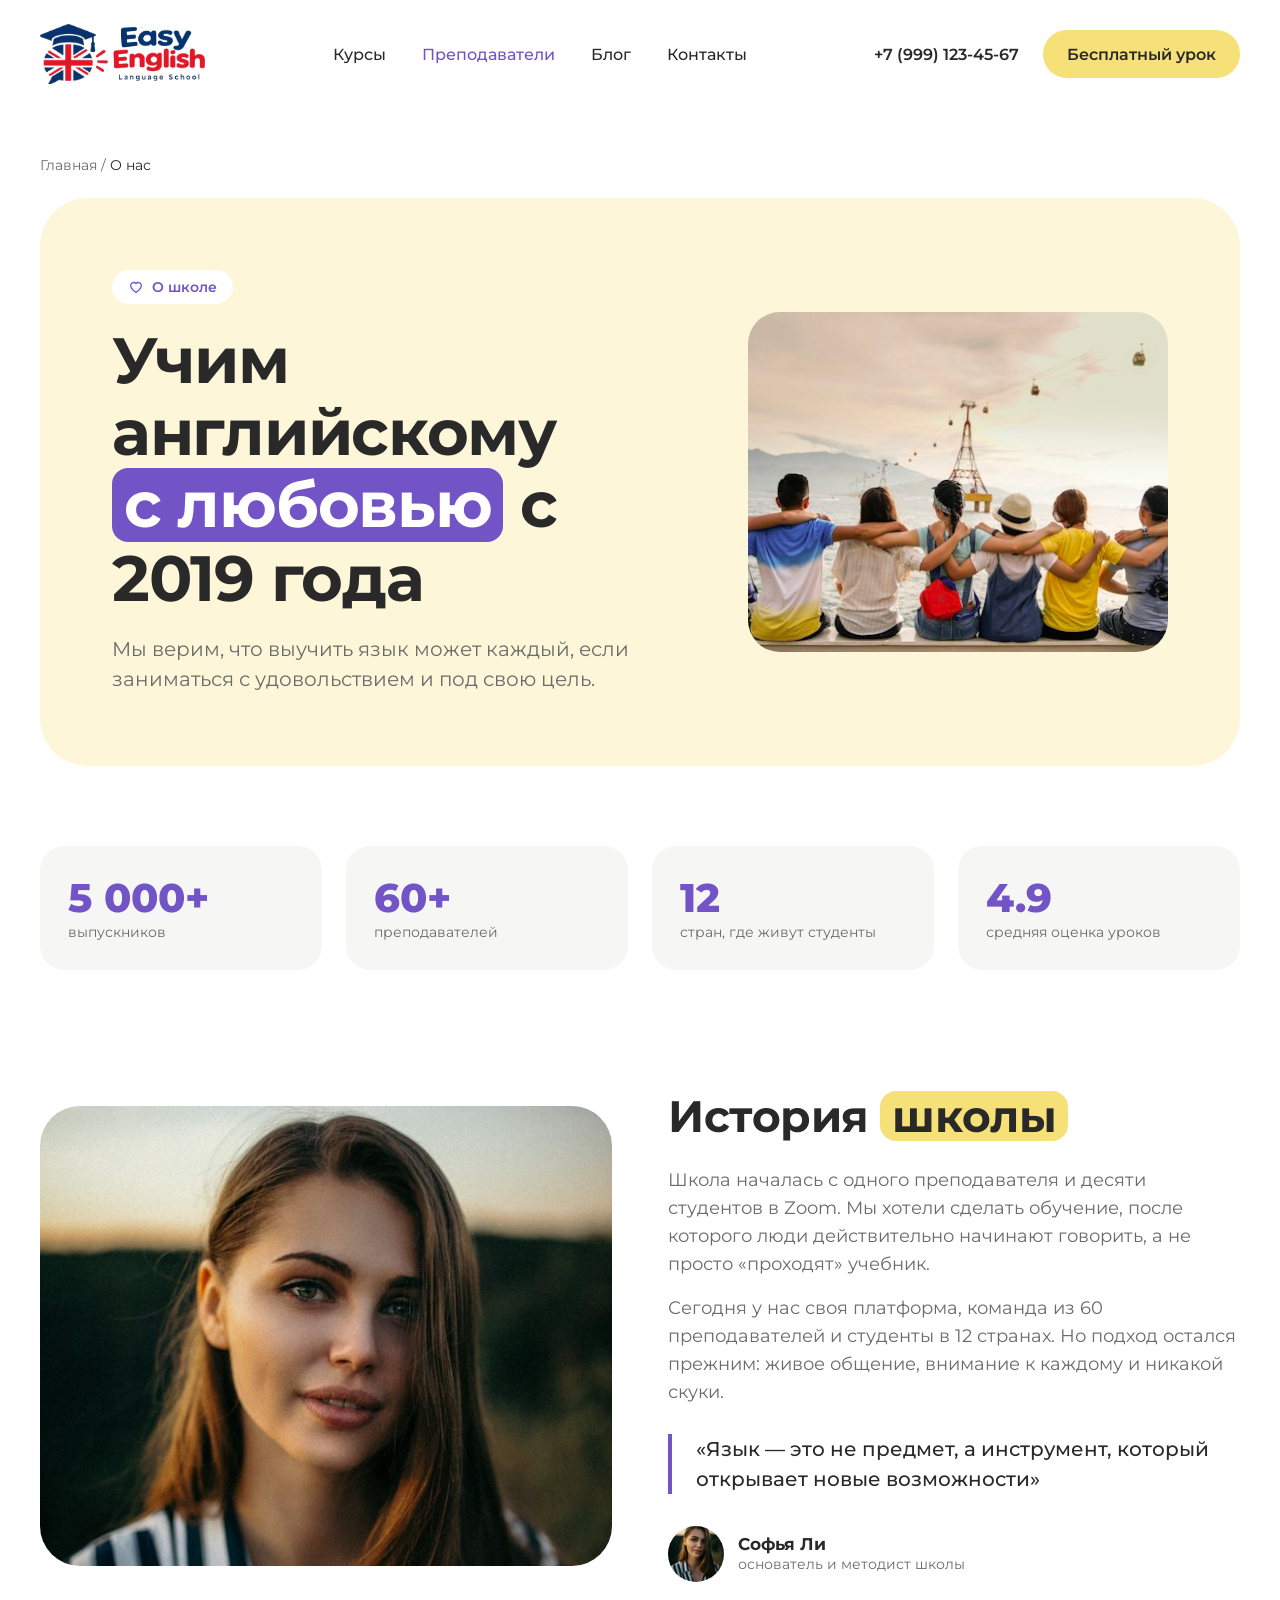
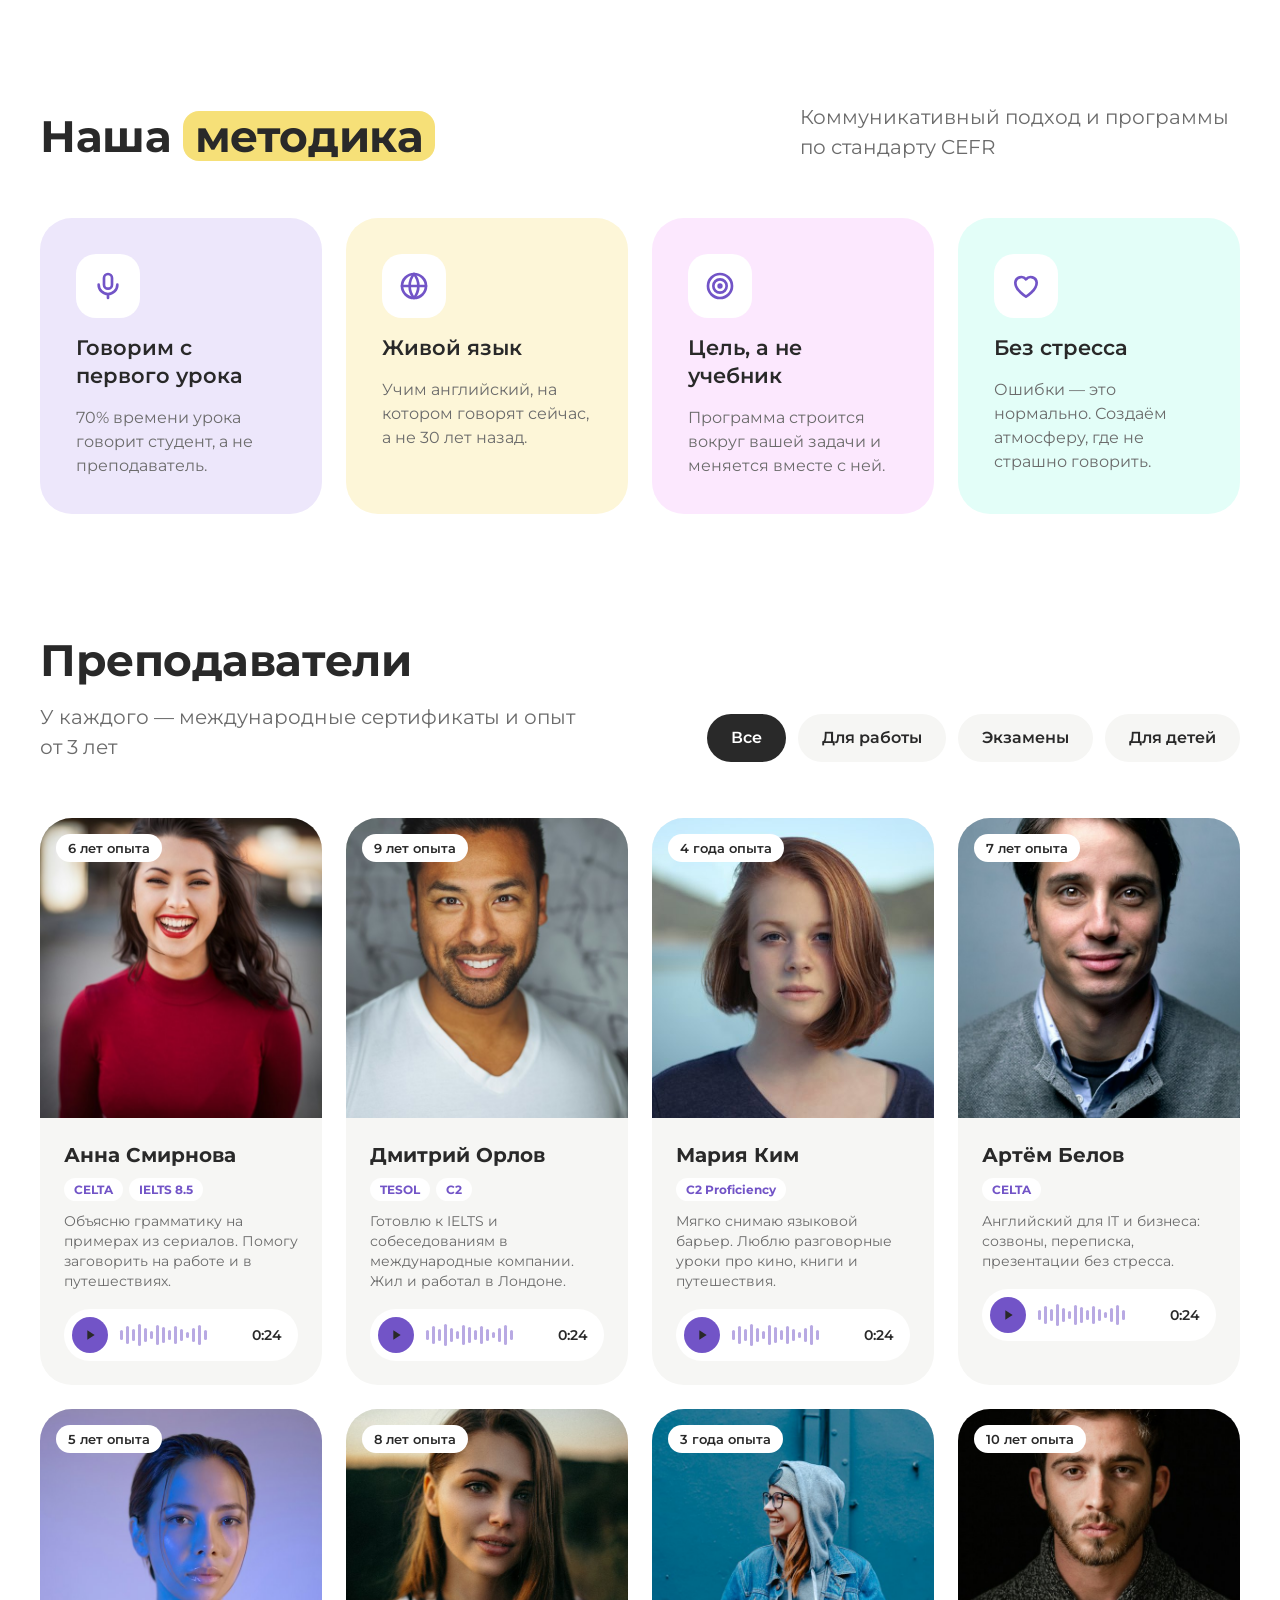
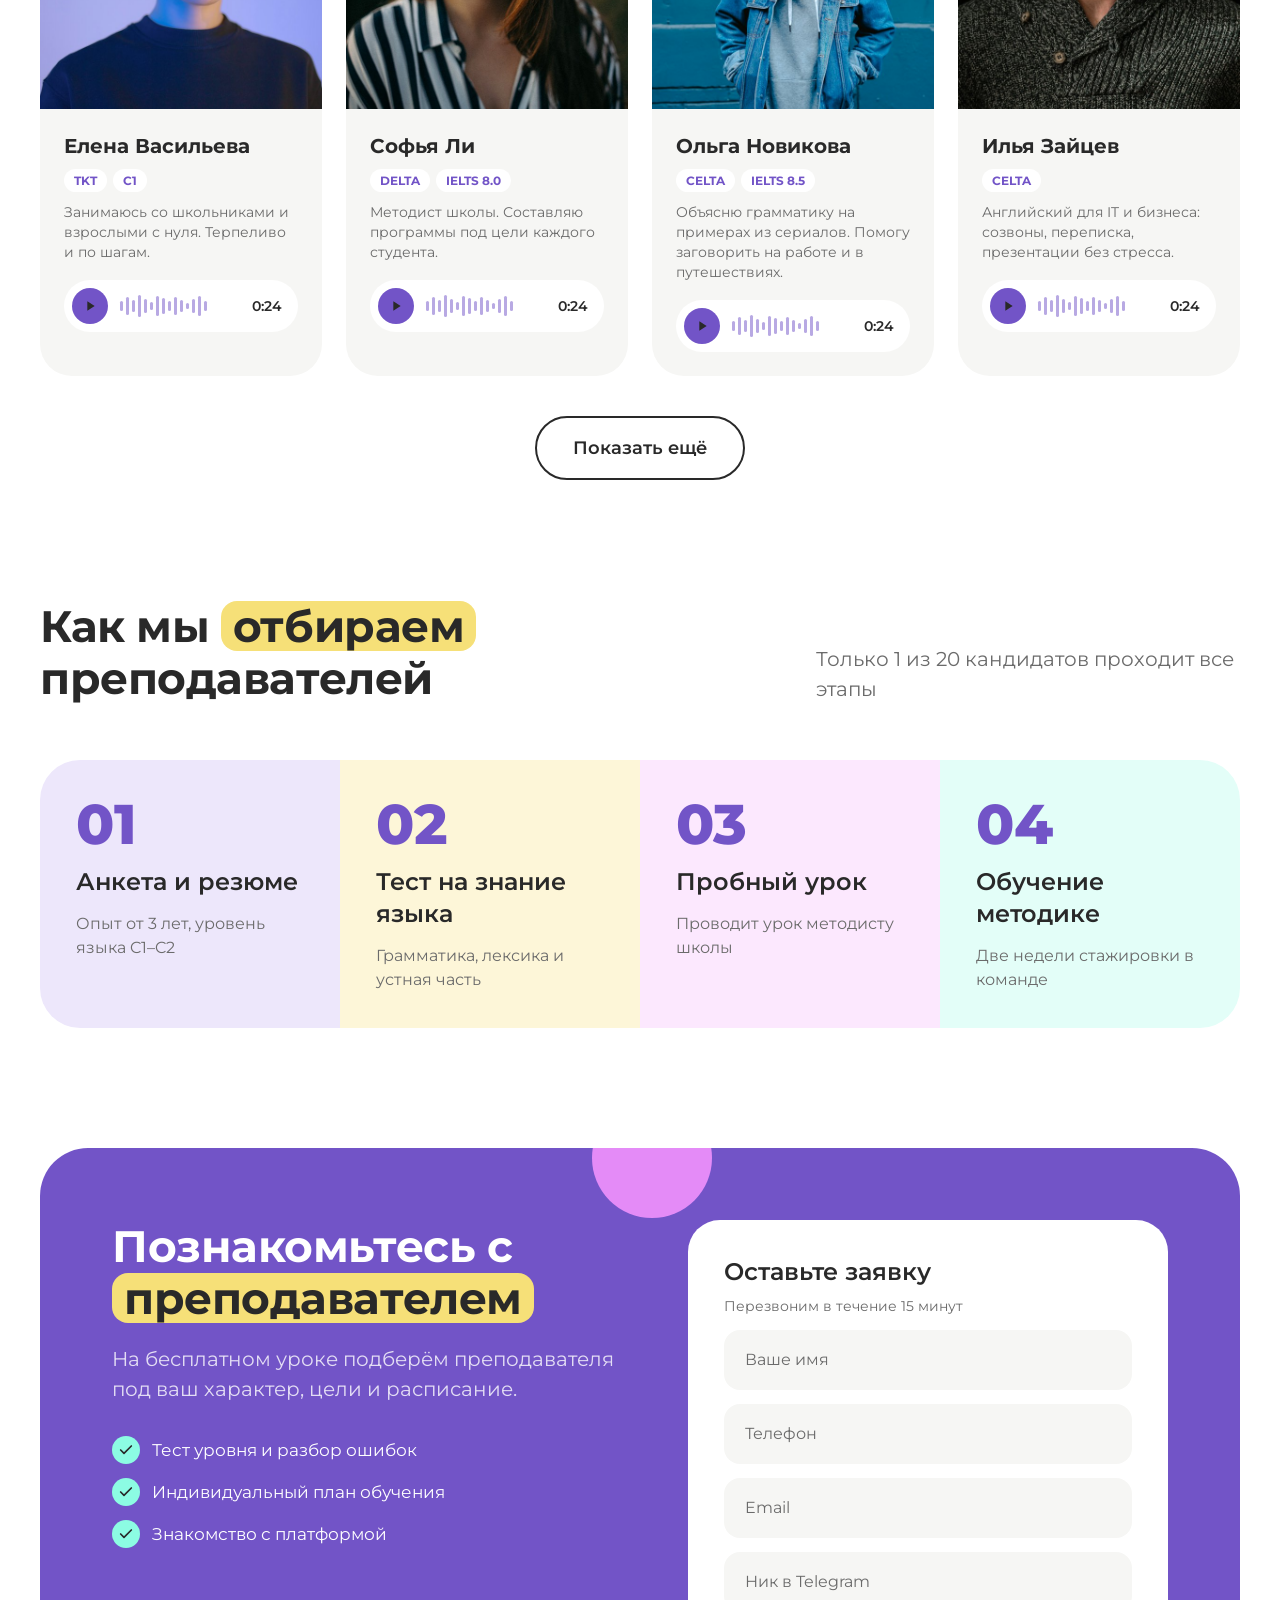
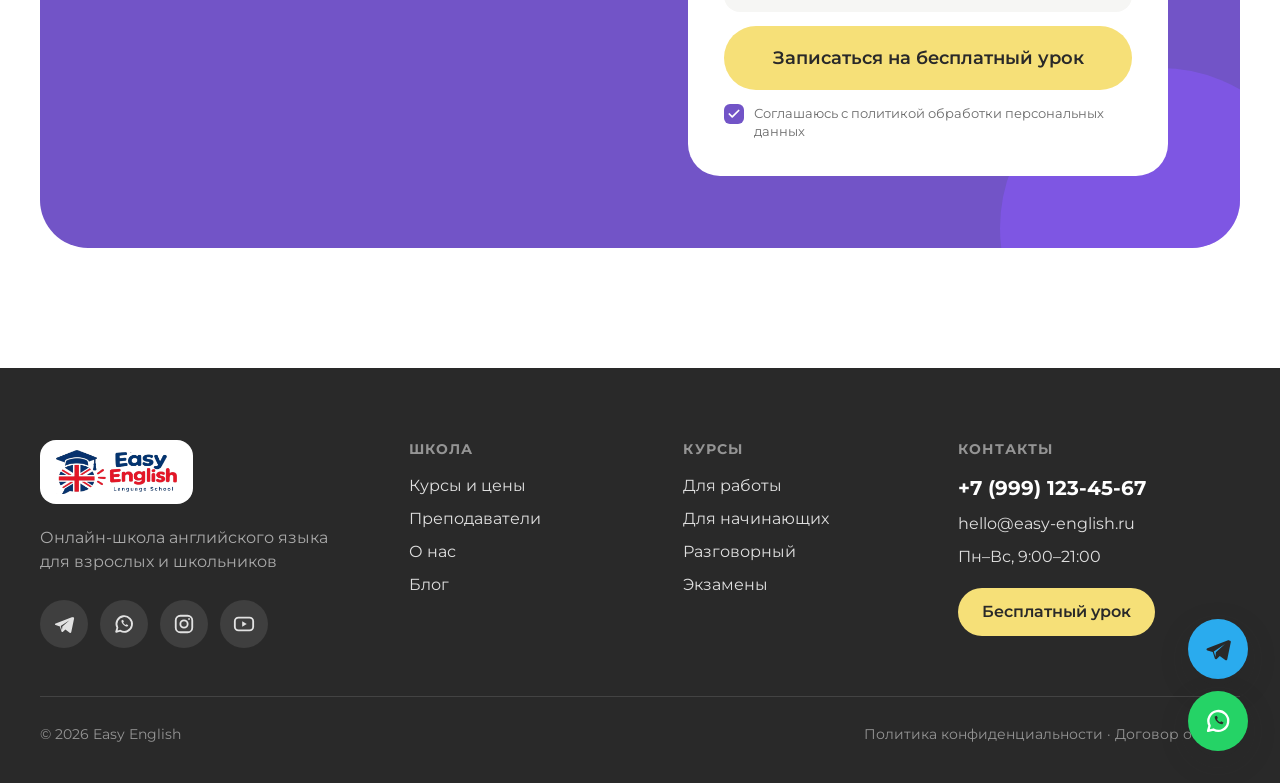
==== commit 171d12ec: "Add Easy English logo Co-authored-by: Cursor <cursoragent@cursor.com>" ====
--- a/about.html
+++ b/about.html
@@ -3,7 +3,7 @@
 <head>
 <meta charset="utf-8">
 <meta name="viewport" content="width=device-width, initial-scale=1">
-<title>О нас / Преподаватели — Smart English</title>
+<title>О нас / Преподаватели — Easy English</title>
 <link rel="preconnect" href="https://fonts.googleapis.com">
 <link rel="stylesheet" href="https://fonts.googleapis.com/css2?family=Montserrat:wght@400;500;600;700;800&display=swap">
 <link rel="stylesheet" href="styles.css">
@@ -13,7 +13,7 @@
 
 <header class="hdr">
   <div class="container">
-    <a class="logo" href="index.html"><span class="logo-mark">S</span>Smart English</a>
+    <a class="logo" href="index.html"><img class="logo-img" src="img/logo_h.png" alt="Easy English — Language School"></a>
     <nav class="nav"><a href="courses.html">Курсы</a><a href="about.html" class="active">Преподаватели</a><a href="blog.html">Блог</a><a href="#contacts">Контакты</a></nav>
     <div class="hdr-right">
       <a class="hdr-phone" href="tel:+79991234567">+7 (999) 123-45-67</a>
@@ -228,7 +228,7 @@
   <div class="container">
     <div class="ftr-top">
       <div class="ftr-col">
-        <a class="logo" href="index.html"><span class="logo-mark">S</span>Smart English</a>
+        <a class="logo logo-plate" href="index.html"><img class="logo-img" src="img/logo_h.png" alt="Easy English — Language School"></a>
         <p style="color:rgba(255,255,255,.6);max-width:300px;line-height:24px;margin-top:8px">Онлайн-школа английского языка для взрослых и школьников</p>
         <div class="socials" style="margin-top:12px">
           <a class="soc"><svg class="icon" width="22" height="22" viewBox="0 0 24 24" fill="none" stroke="currentColor" stroke-width="2" stroke-linecap="round" stroke-linejoin="round" style="width:22px;height:22px"><path d="M21.2 4.3 2.9 11.4c-1 .4-1 1.5 0 1.8l4.6 1.4 1.8 5.5c.2.7 1.1.9 1.6.4l2.6-2.4 4.7 3.4c.6.5 1.5.1 1.7-.6l3.1-14.8c.2-.9-.7-1.6-1.8-1.3zm-11 10.5-.4 3.9-1.4-4.6 9.6-6.3z" fill="currentColor" stroke="none"/></svg></a>
@@ -254,13 +254,13 @@
       <div class="ftr-col">
         <span class="t">Контакты</span>
         <a style="font-size:20px;font-weight:700;color:#fff">+7 (999) 123-45-67</a>
-        <a>hello@smart-english.ru</a>
+        <a>hello@easy-english.ru</a>
         <a>Пн–Вс, 9:00–21:00</a>
         <a class="btn btn-primary btn-sm" style="align-self:flex-start;margin-top:8px;color:var(--text)">Бесплатный урок</a>
       </div>
     </div>
     <div class="ftr-bottom">
-      <span>© 2026 Smart English</span>
+      <span>© 2026 Easy English</span>
       <span>Политика конфиденциальности · Договор оферты</span>
     </div>
   </div>
--- a/styles.css
+++ b/styles.css
@@ -59,6 +59,9 @@
 .hdr { padding: 24px 0; }
 .hdr .container { display: flex; align-items: center; justify-content: space-between; gap: 32px; }
 .logo { display: flex; align-items: center; gap: 10px; font-size: 22px; font-weight: 800; letter-spacing: -0.02em; }
+.logo-img { height: 60px; width: auto; display: block; }
+.logo-plate { align-self: flex-start; background: #fff; padding: 10px 16px; border-radius: 16px; }
+.logo-plate .logo-img { height: 44px; }
 .logo-mark { width: 44px; height: 44px; border-radius: 14px; background: var(--violet); color: var(--yellow); display: flex; align-items: center; justify-content: center; font-size: 22px; font-weight: 800; }
 .nav { display: flex; gap: 36px; font-size: 16px; font-weight: 500; }
 .nav a.active { color: var(--violet); }
@@ -318,6 +321,8 @@
   .nav, .hdr-phone { display: none; }
   .logo { font-size: 16px; gap: 8px; white-space: nowrap; }
   .logo-mark { width: 34px; height: 34px; border-radius: 11px; font-size: 17px; }
+  .logo-img { height: 38px; }
+  .logo-plate .logo-img { height: 38px; }
   .hdr-right { gap: 8px; }
   .hdr .btn-sm { height: 40px; padding: 0 14px; font-size: 13px; white-space: nowrap; }
   .burger { display: flex; width: 40px; height: 40px; border-radius: 12px; }
